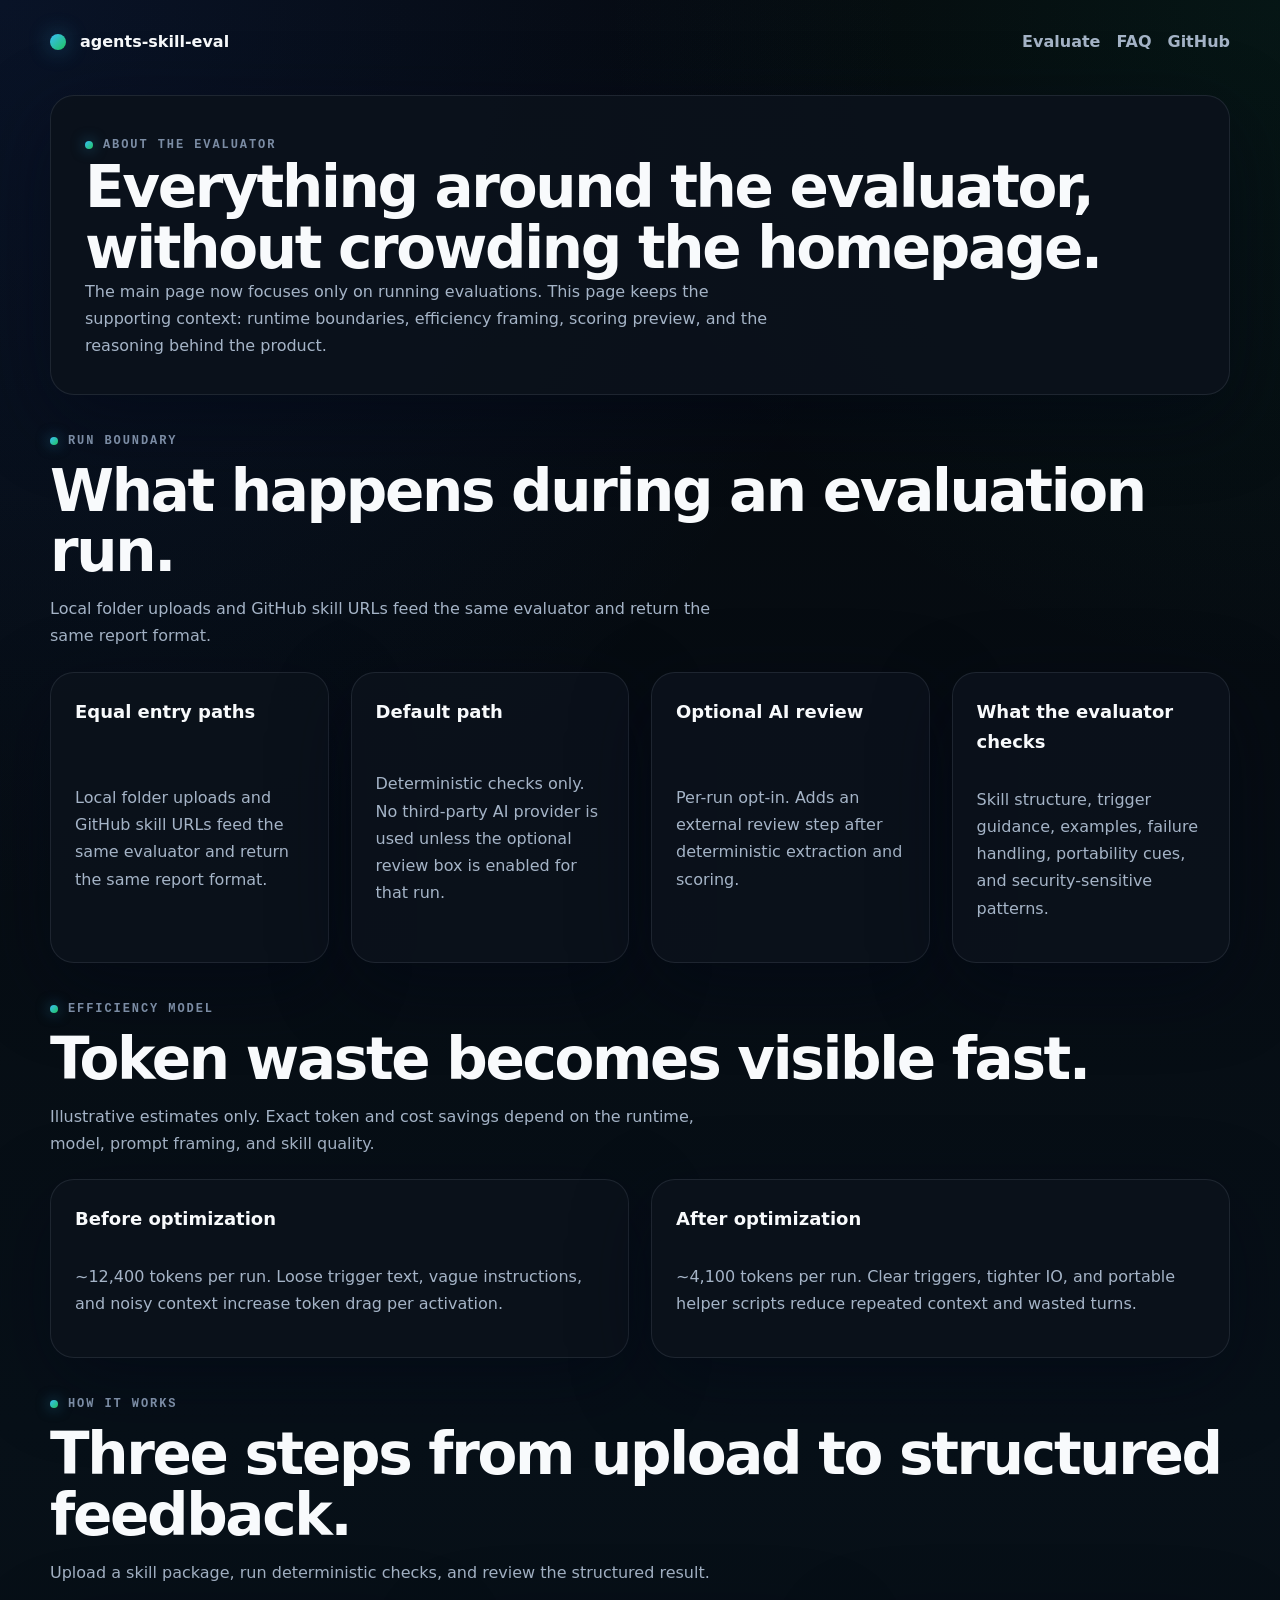
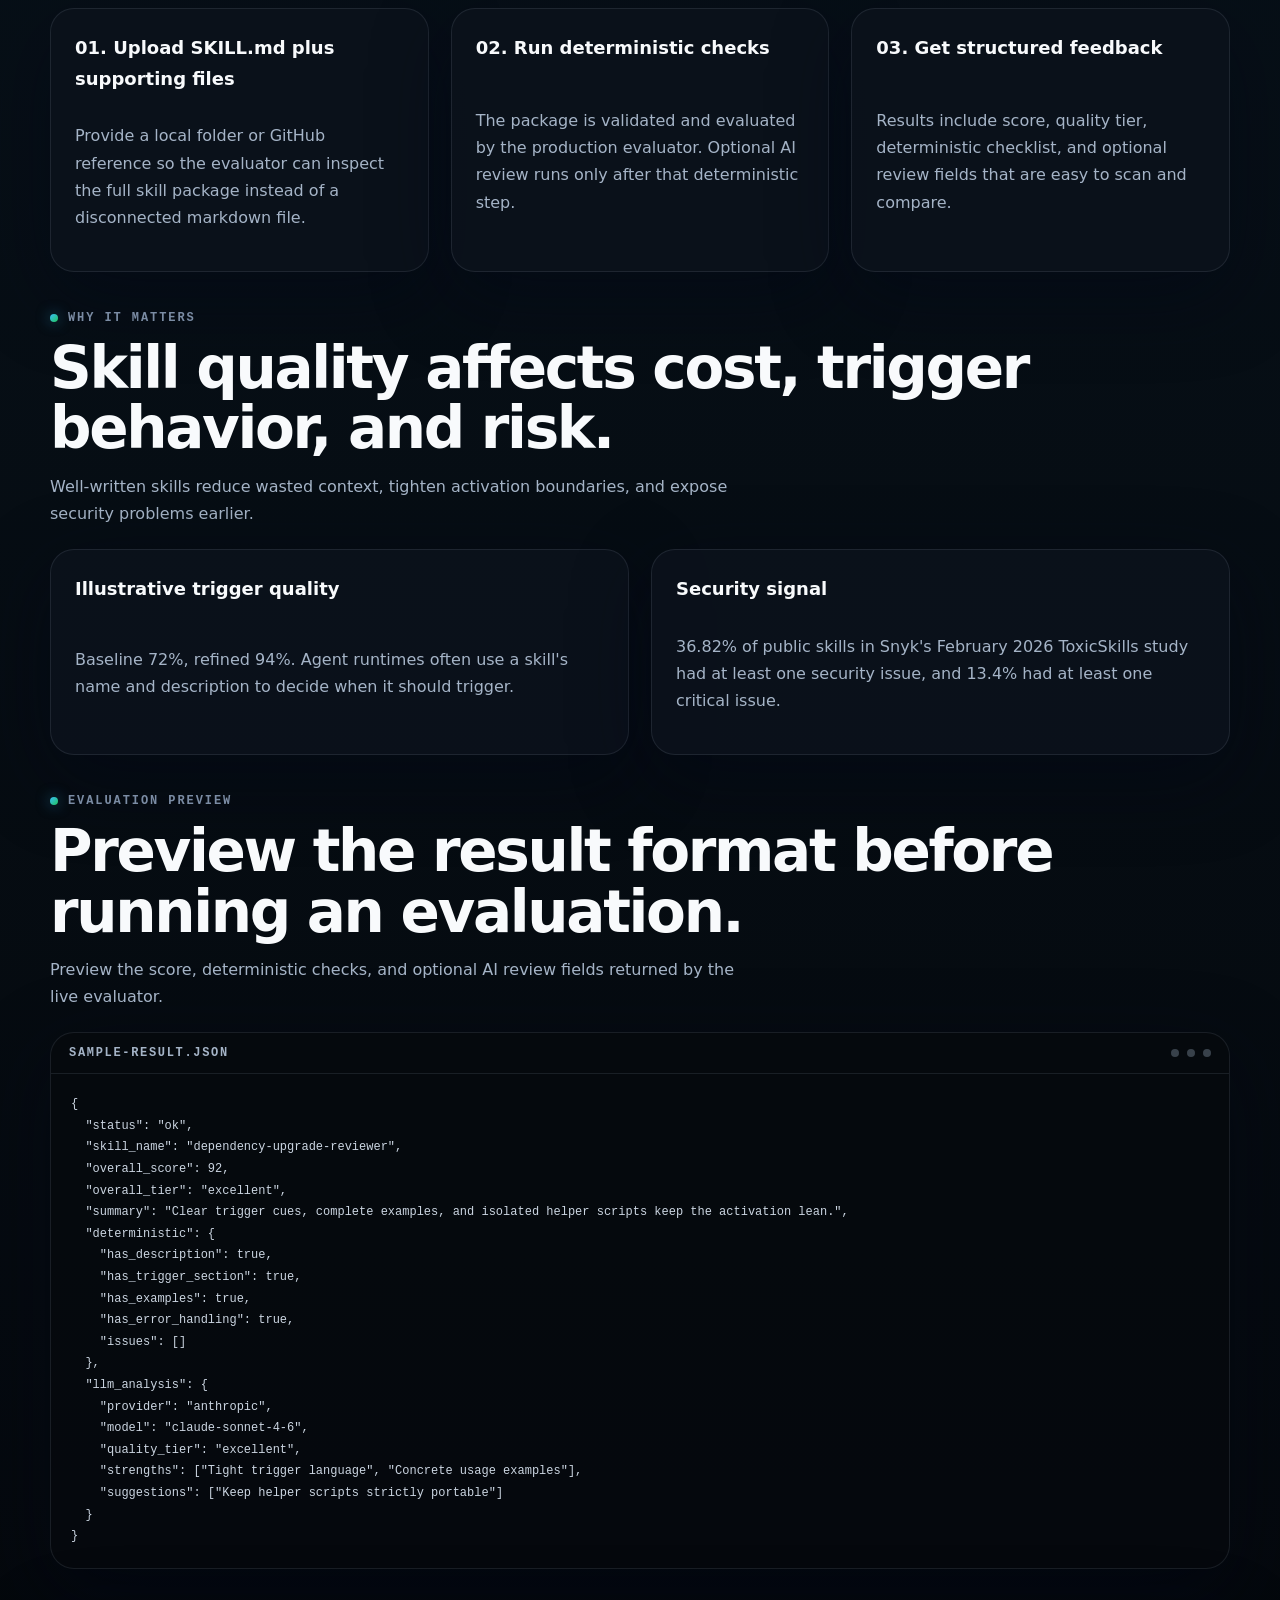
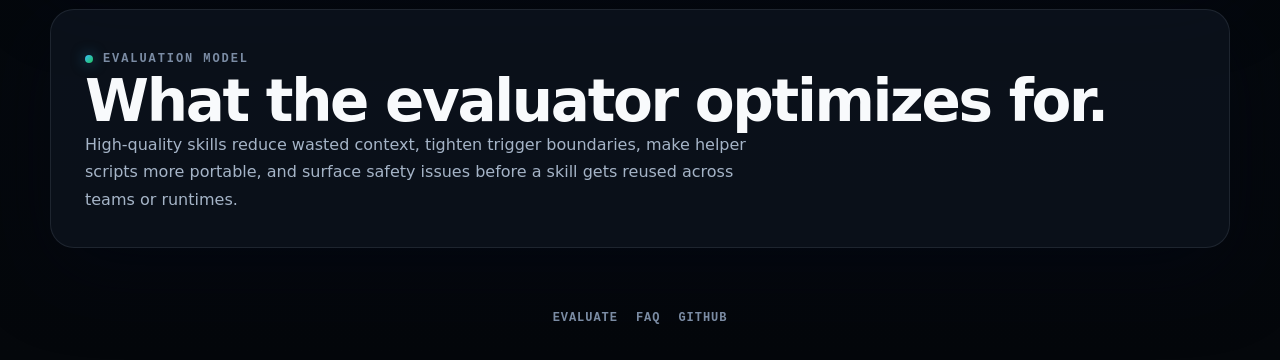
==== frontend/about.html @ beb7002f "feat: streamline evaluator UX and homepage" ====
<!DOCTYPE html>
<html lang="en" data-theme="dark">
<head>
  <meta charset="utf-8">
  <meta name="viewport" content="width=device-width, initial-scale=1">
  <title>About | agents-skill-eval</title>
  <meta name="theme-color" content="#0a0a0a">
  <style>
    :root {
      color-scheme: dark;
      --bg: #05080c;
      --panel: rgba(11, 18, 28, 0.92);
      --panel-strong: rgba(14, 23, 36, 0.96);
      --line: rgba(148, 163, 184, 0.14);
      --text: #f8fafc;
      --muted: #a5b4c7;
      --subtle: #7b8ca4;
      --brand: #38bdf8;
      --brand-strong: #2563eb;
      --radius: 24px;
      --radius-sm: 18px;
      --shadow: 0 24px 80px rgba(2, 6, 23, 0.45);
      --mono: "SFMono-Regular", Menlo, Monaco, Consolas, "Liberation Mono", monospace;
    }

    * { box-sizing: border-box; }

    body {
      margin: 0;
      min-height: 100vh;
      background:
        radial-gradient(circle at top left, rgba(37, 99, 235, 0.12), transparent 24%),
        radial-gradient(circle at top right, rgba(16, 185, 129, 0.08), transparent 18%),
        linear-gradient(180deg, #05080c, #071018 40%, #04070b 100%);
      color: var(--text);
      font: 400 16px/1.7 Inter, system-ui, -apple-system, BlinkMacSystemFont, "Segoe UI", sans-serif;
    }

    a { color: inherit; }

    .site-shell {
      width: min(1180px, calc(100% - 40px));
      margin: 0 auto;
    }

    .site-header {
      display: flex;
      align-items: center;
      justify-content: space-between;
      gap: 24px;
      padding: 28px 0 0;
    }

    .brand-lockup {
      display: inline-flex;
      align-items: center;
      gap: 14px;
      color: var(--text);
      text-decoration: none;
      font-weight: 700;
    }

    .brand-mark {
      width: 16px;
      height: 16px;
      border-radius: 999px;
      background: linear-gradient(135deg, var(--brand), #22c55e);
      box-shadow: 0 0 22px rgba(56, 189, 248, 0.4);
    }

    .header-nav {
      display: inline-flex;
      gap: 16px;
      align-items: center;
    }

    .nav-link {
      color: var(--muted);
      text-decoration: none;
      font-weight: 600;
    }

    .nav-link:hover { color: var(--text); }

    .page {
      display: grid;
      gap: 40px;
      padding: 40px 0 64px;
    }

    .hero,
    .panel,
    .callout {
      border: 1px solid var(--line);
      border-radius: var(--radius);
      background: var(--panel);
      box-shadow: var(--shadow);
    }

    .hero,
    .callout {
      padding: 34px;
    }

    .hero h1,
    .section-head h2,
    .callout h2 {
      margin: 0;
      font-size: clamp(36px, 5vw, 58px);
      line-height: 1.04;
      letter-spacing: -0.04em;
    }

    .hero p,
    .section-head p,
    .callout p {
      margin: 0;
      color: var(--muted);
      max-width: 68ch;
    }

    .section-label,
    .eyebrow {
      display: inline-flex;
      align-items: center;
      gap: 10px;
      color: var(--subtle);
      font: 600 12px/1 var(--mono);
      text-transform: uppercase;
      letter-spacing: 0.16em;
    }

    .section-label::before,
    .eyebrow::before {
      content: "";
      width: 8px;
      height: 8px;
      border-radius: 999px;
      background: linear-gradient(135deg, var(--brand), #22c55e);
      box-shadow: 0 0 14px rgba(56, 189, 248, 0.5);
    }

    .section-head {
      display: grid;
      gap: 14px;
      margin-bottom: 22px;
    }

    .grid {
      display: grid;
      gap: 22px;
      grid-template-columns: repeat(auto-fit, minmax(250px, 1fr));
    }

    .panel {
      padding: 24px;
      display: grid;
      gap: 12px;
    }

    .panel strong {
      font-size: 18px;
    }

    .panel p,
    .panel li,
    .callout p {
      color: var(--muted);
    }

    .panel ul {
      margin: 0;
      padding-left: 18px;
      display: grid;
      gap: 8px;
    }

    .terminal {
      overflow: hidden;
      border-radius: var(--radius);
      border: 1px solid var(--line);
      background: rgba(6, 9, 14, 0.9);
      box-shadow: var(--shadow);
    }

    .terminal-bar {
      display: flex;
      align-items: center;
      justify-content: space-between;
      gap: 12px;
      padding: 14px 18px;
      border-bottom: 1px solid var(--line);
      color: var(--muted);
      font: 600 12px/1 var(--mono);
      letter-spacing: 0.14em;
      text-transform: uppercase;
    }

    .terminal-dots {
      display: inline-flex;
      gap: 8px;
    }

    .terminal-dots span {
      width: 8px;
      height: 8px;
      border-radius: 999px;
      background: rgba(148, 163, 184, 0.36);
    }

    .terminal-body {
      padding: 20px;
      color: #cbd5e1;
      font: 400 12px/1.8 var(--mono);
      white-space: pre-wrap;
      word-break: break-word;
    }

    .site-footer {
      display: grid;
      gap: 14px;
      justify-items: center;
      padding: 0 0 36px;
    }

    .footer-links {
      display: flex;
      gap: 18px;
      flex-wrap: wrap;
      justify-content: center;
    }

    .footer-links a,
    .footer-version {
      color: var(--subtle);
      text-decoration: none;
      font: 600 12px/1 var(--mono);
      letter-spacing: 0.08em;
      text-transform: uppercase;
    }

    .footer-links a:hover { color: var(--text); }

    @media (max-width: 720px) {
      .site-shell {
        width: min(100% - 24px, 1180px);
      }

      .hero,
      .callout,
      .panel { padding: 22px; }

      .site-header {
        flex-direction: column;
        align-items: flex-start;
      }
    }
  </style>
</head>
<body>
  <header class="site-header site-shell">
    <a class="brand-lockup" href="/" aria-label="Go to evaluator homepage">
      <span class="brand-mark" aria-hidden="true"></span>
      <span>agents-skill-eval</span>
    </a>
    <nav class="header-nav" aria-label="Primary">
      <a class="nav-link" href="/">Evaluate</a>
      <a class="nav-link" href="/faq">FAQ</a>
      <a class="nav-link" href="https://github.com/sasa-fajkovic/agents-skill-eval" target="_blank" rel="noreferrer">GitHub</a>
    </nav>
  </header>

  <main class="site-shell page">
    <section class="hero">
      <span class="section-label">About the evaluator</span>
      <h1>Everything around the evaluator, without crowding the homepage.</h1>
      <p>The main page now focuses only on running evaluations. This page keeps the supporting context: runtime boundaries, efficiency framing, scoring preview, and the reasoning behind the product.</p>
    </section>

    <section>
      <div class="section-head">
        <span class="section-label">Run boundary</span>
        <h2>What happens during an evaluation run.</h2>
        <p>Local folder uploads and GitHub skill URLs feed the same evaluator and return the same report format.</p>
      </div>
      <div class="grid">
        <article class="panel">
          <strong>Equal entry paths</strong>
          <p>Local folder uploads and GitHub skill URLs feed the same evaluator and return the same report format.</p>
        </article>
        <article class="panel">
          <strong>Default path</strong>
          <p>Deterministic checks only. No third-party AI provider is used unless the optional review box is enabled for that run.</p>
        </article>
        <article class="panel">
          <strong>Optional AI review</strong>
          <p>Per-run opt-in. Adds an external review step after deterministic extraction and scoring.</p>
        </article>
        <article class="panel">
          <strong>What the evaluator checks</strong>
          <p>Skill structure, trigger guidance, examples, failure handling, portability cues, and security-sensitive patterns.</p>
        </article>
      </div>
    </section>

    <section>
      <div class="section-head">
        <span class="section-label">Efficiency model</span>
        <h2>Token waste becomes visible fast.</h2>
        <p>Illustrative estimates only. Exact token and cost savings depend on the runtime, model, prompt framing, and skill quality.</p>
      </div>
      <div class="grid">
        <article class="panel">
          <strong>Before optimization</strong>
          <p>~12,400 tokens per run. Loose trigger text, vague instructions, and noisy context increase token drag per activation.</p>
        </article>
        <article class="panel">
          <strong>After optimization</strong>
          <p>~4,100 tokens per run. Clear triggers, tighter IO, and portable helper scripts reduce repeated context and wasted turns.</p>
        </article>
      </div>
    </section>

    <section>
      <div class="section-head">
        <span class="section-label">How it works</span>
        <h2>Three steps from upload to structured feedback.</h2>
        <p>Upload a skill package, run deterministic checks, and review the structured result.</p>
      </div>
      <div class="grid">
        <article class="panel">
          <strong>01. Upload SKILL.md plus supporting files</strong>
          <p>Provide a local folder or GitHub reference so the evaluator can inspect the full skill package instead of a disconnected markdown file.</p>
        </article>
        <article class="panel">
          <strong>02. Run deterministic checks</strong>
          <p>The package is validated and evaluated by the production evaluator. Optional AI review runs only after that deterministic step.</p>
        </article>
        <article class="panel">
          <strong>03. Get structured feedback</strong>
          <p>Results include score, quality tier, deterministic checklist, and optional review fields that are easy to scan and compare.</p>
        </article>
      </div>
    </section>

    <section>
      <div class="section-head">
        <span class="section-label">Why it matters</span>
        <h2>Skill quality affects cost, trigger behavior, and risk.</h2>
        <p>Well-written skills reduce wasted context, tighten activation boundaries, and expose security problems earlier.</p>
      </div>
      <div class="grid">
        <article class="panel">
          <strong>Illustrative trigger quality</strong>
          <p>Baseline 72%, refined 94%. Agent runtimes often use a skill's name and description to decide when it should trigger.</p>
        </article>
        <article class="panel">
          <strong>Security signal</strong>
          <p>36.82% of public skills in Snyk's February 2026 ToxicSkills study had at least one security issue, and 13.4% had at least one critical issue.</p>
        </article>
      </div>
    </section>

    <section>
      <div class="section-head">
        <span class="section-label">Evaluation preview</span>
        <h2>Preview the result format before running an evaluation.</h2>
        <p>Preview the score, deterministic checks, and optional AI review fields returned by the live evaluator.</p>
      </div>
      <div class="terminal">
        <div class="terminal-bar">
          <span>sample-result.json</span>
          <span class="terminal-dots" aria-hidden="true"><span></span><span></span><span></span></span>
        </div>
        <div class="terminal-body">{
  "status": "ok",
  "skill_name": "dependency-upgrade-reviewer",
  "overall_score": 92,
  "overall_tier": "excellent",
  "summary": "Clear trigger cues, complete examples, and isolated helper scripts keep the activation lean.",
  "deterministic": {
    "has_description": true,
    "has_trigger_section": true,
    "has_examples": true,
    "has_error_handling": true,
    "issues": []
  },
  "llm_analysis": {
    "provider": "anthropic",
    "model": "claude-sonnet-4-6",
    "quality_tier": "excellent",
    "strengths": ["Tight trigger language", "Concrete usage examples"],
    "suggestions": ["Keep helper scripts strictly portable"]
  }
}</div>
      </div>
    </section>

    <section class="callout">
      <span class="eyebrow">Evaluation model</span>
      <h2>What the evaluator optimizes for.</h2>
      <p>High-quality skills reduce wasted context, tighten trigger boundaries, make helper scripts more portable, and surface safety issues before a skill gets reused across teams or runtimes.</p>
    </section>
  </main>

  <footer class="site-shell site-footer">
    <div class="footer-links">
      <a href="/">Evaluate</a>
      <a href="/faq">FAQ</a>
      <a href="https://github.com/sasa-fajkovic/agents-skill-eval" target="_blank" rel="noreferrer">GitHub</a>
    </div>
  </footer>
</body>
</html>
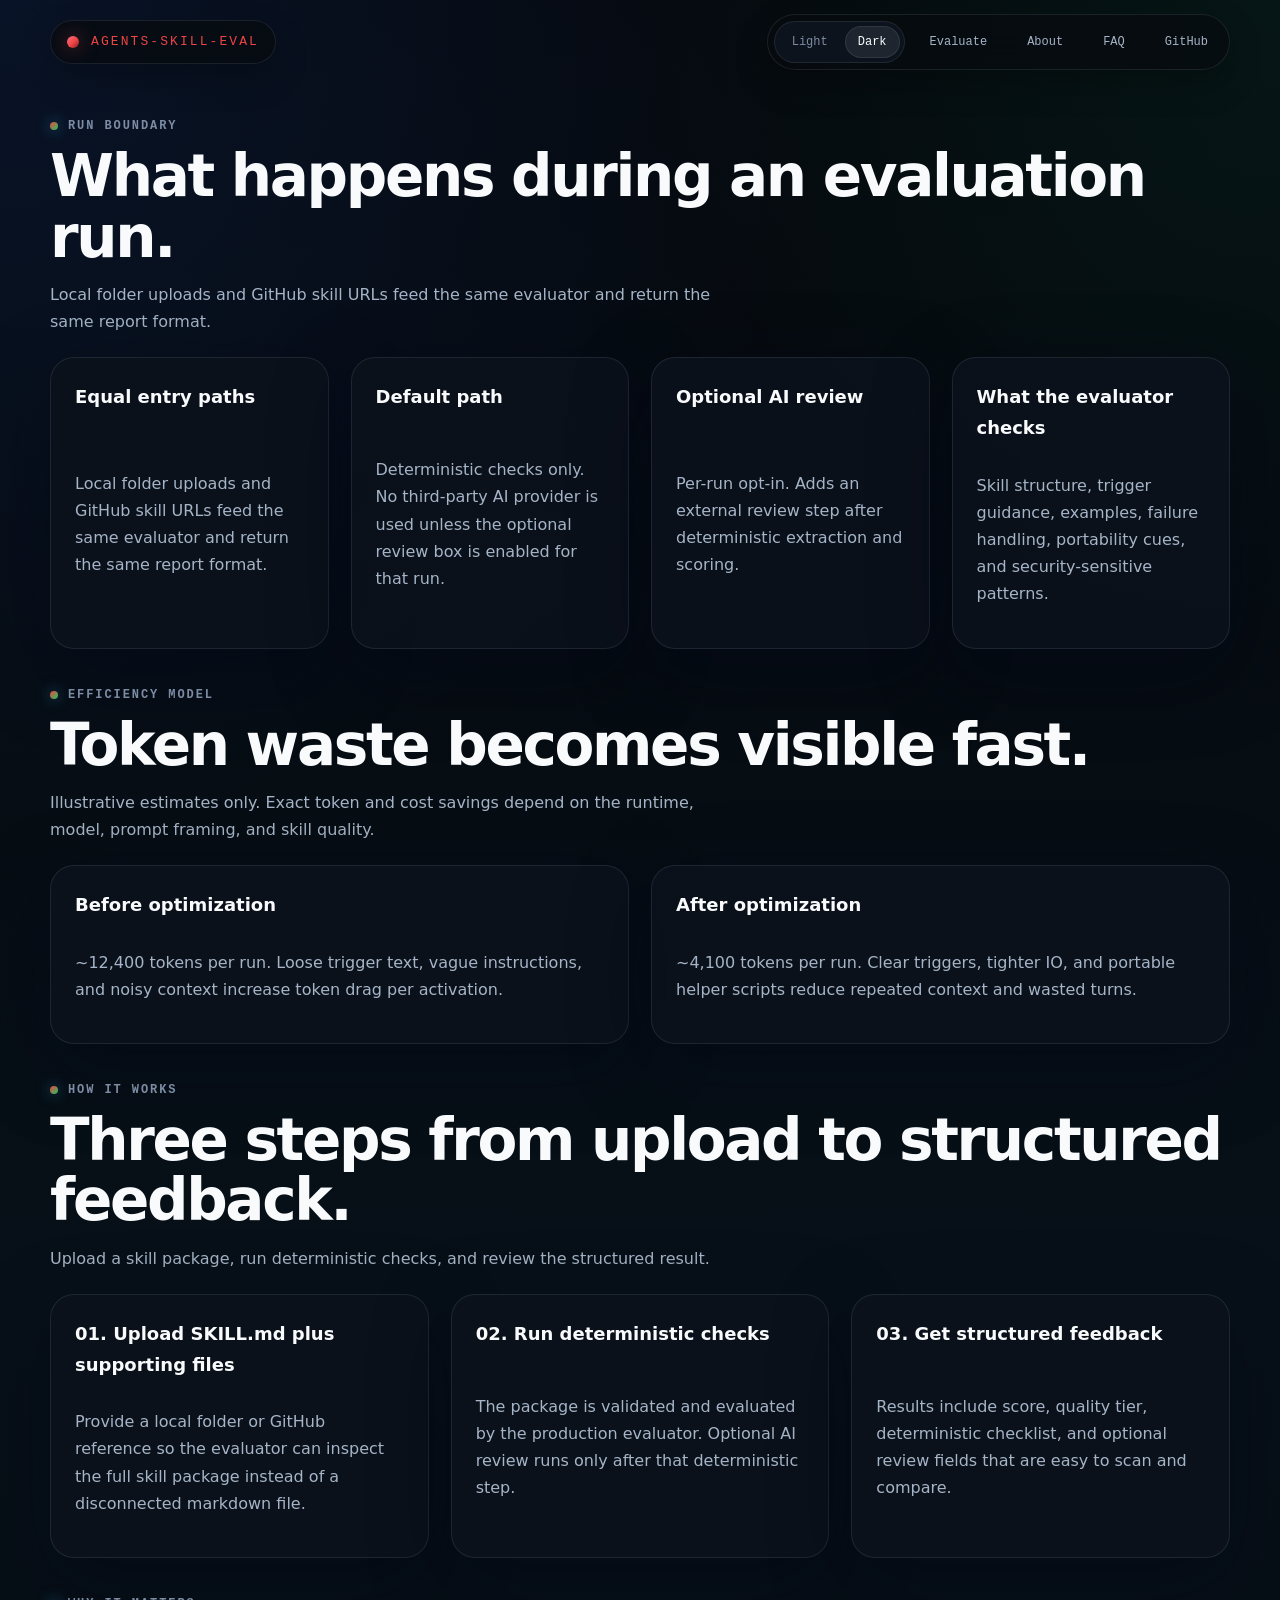
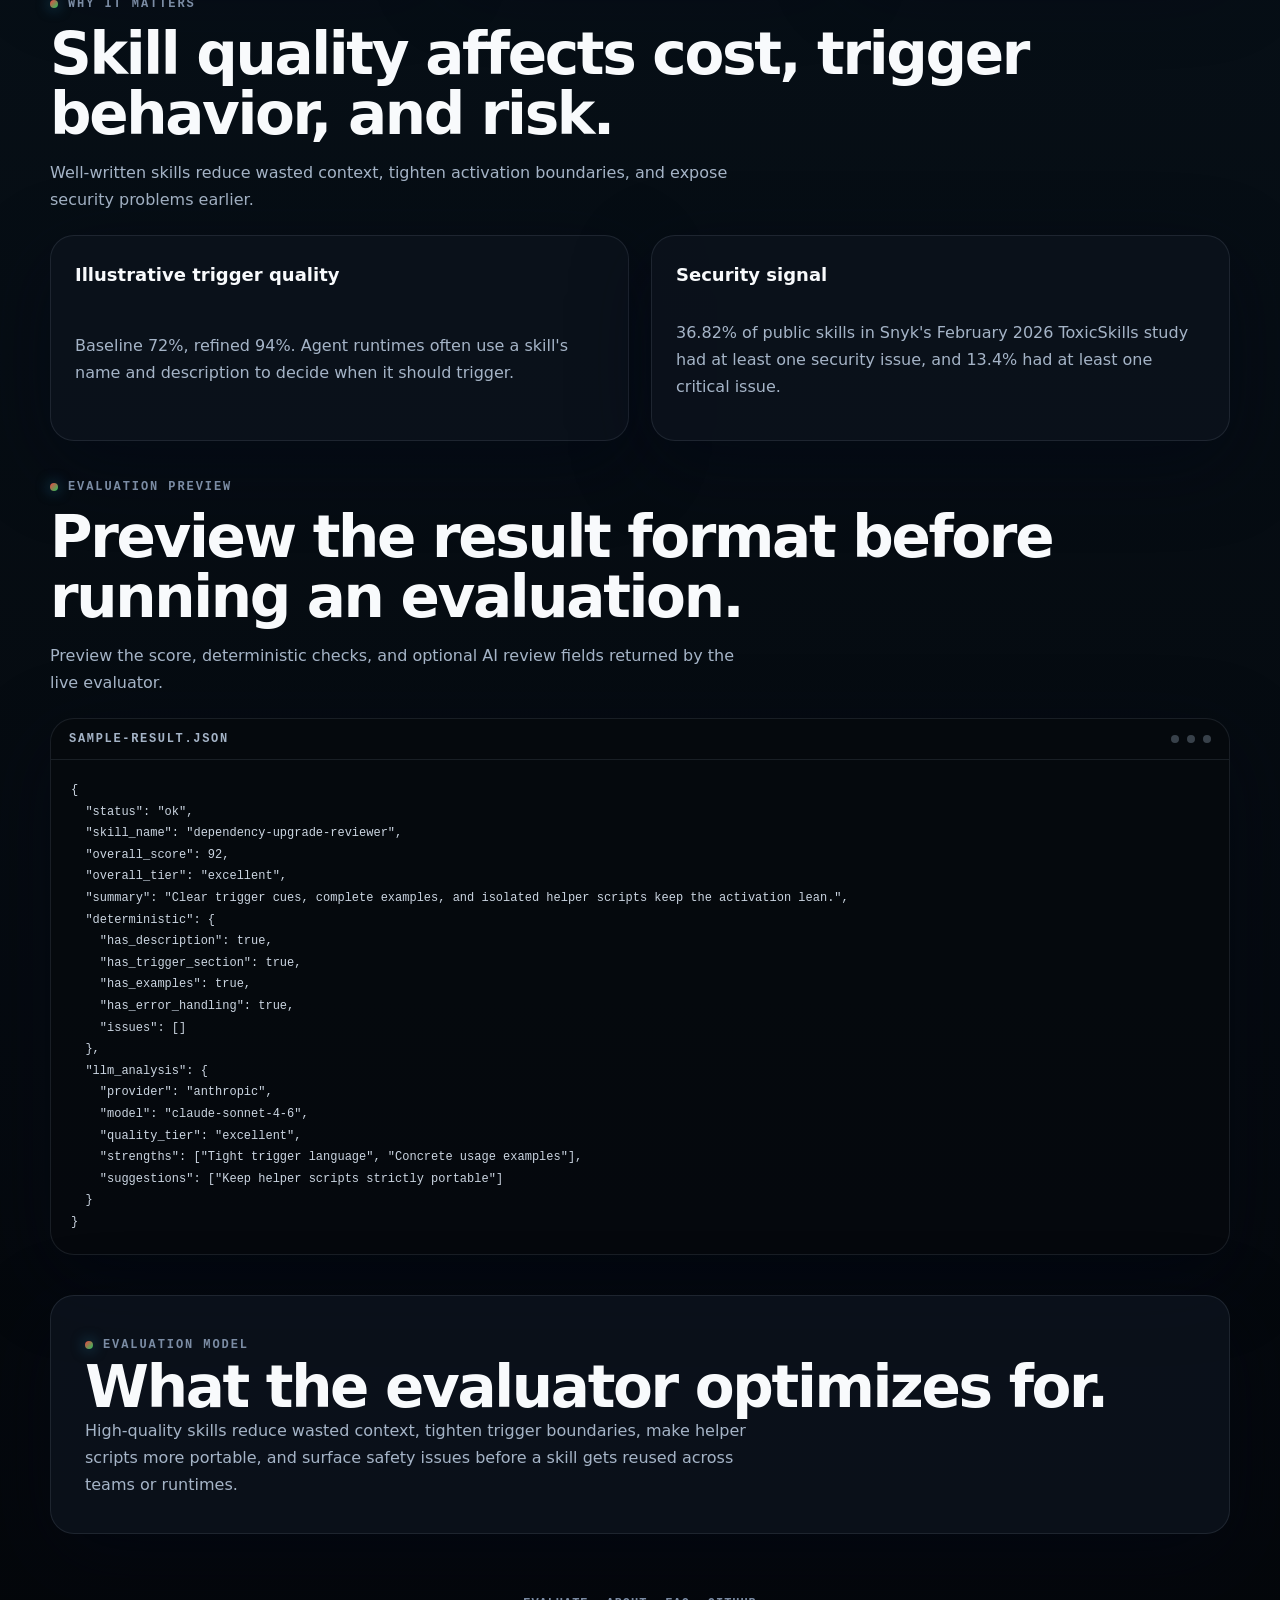
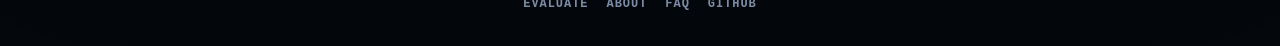
==== commit 506467ef: "fix: unify site navigation and evaluator CTA" ====
--- a/frontend/about.html
+++ b/frontend/about.html
@@ -1,10 +1,24 @@
 <!DOCTYPE html>
-<html lang="en" data-theme="dark">
+<html lang="en">
 <head>
   <meta charset="utf-8">
   <meta name="viewport" content="width=device-width, initial-scale=1">
   <title>About | agents-skill-eval</title>
   <meta name="theme-color" content="#0a0a0a">
+  <script>
+    try {
+      const storedTheme = localStorage.getItem('agents-skill-eval-theme');
+      if (storedTheme === 'light' || storedTheme === 'dark') {
+        document.documentElement.dataset.theme = storedTheme;
+        const themeColorMeta = document.querySelector('meta[name="theme-color"]');
+        if (themeColorMeta) {
+          themeColorMeta.setAttribute('content', storedTheme === 'light' ? '#f3f4f6' : '#0a0a0a');
+        }
+      }
+    } catch (error) {
+      // Ignore storage access errors and fall back to dark.
+    }
+  </script>
   <style>
     :root {
       color-scheme: dark;
@@ -12,15 +26,17 @@
       --panel: rgba(11, 18, 28, 0.92);
       --panel-strong: rgba(14, 23, 36, 0.96);
       --line: rgba(148, 163, 184, 0.14);
+      --line-strong: rgba(148, 163, 184, 0.28);
       --text: #f8fafc;
       --muted: #a5b4c7;
       --subtle: #7b8ca4;
-      --brand: #38bdf8;
-      --brand-strong: #2563eb;
+      --brand: #ef4444;
       --radius: 24px;
       --radius-sm: 18px;
       --shadow: 0 24px 80px rgba(2, 6, 23, 0.45);
       --mono: "SFMono-Regular", Menlo, Monaco, Consolas, "Liberation Mono", monospace;
+      --sans: Inter, system-ui, -apple-system, BlinkMacSystemFont, "Segoe UI", sans-serif;
+      --shell: min(1180px, calc(100% - 40px));
     }
 
     * { box-sizing: border-box; }
@@ -38,49 +54,147 @@
 
     a { color: inherit; }
 
+    :where(a, button, .brand-lockup):focus-visible {
+      outline: 2px solid #38bdf8;
+      outline-offset: 3px;
+    }
+
     .site-shell {
-      width: min(1180px, calc(100% - 40px));
+      width: var(--shell);
       margin: 0 auto;
     }
 
     .site-header {
+      position: sticky;
+      top: 0;
+      z-index: 20;
       display: flex;
       align-items: center;
       justify-content: space-between;
-      gap: 24px;
-      padding: 28px 0 0;
+      gap: 16px;
+      padding: 14px 0 10px;
     }
 
     .brand-lockup {
       display: inline-flex;
       align-items: center;
-      gap: 14px;
+      gap: 12px;
+      padding: 10px 16px;
+      border: 1px solid var(--line);
+      border-radius: 999px;
+      background: rgba(8, 11, 16, 0.74);
+      backdrop-filter: blur(14px);
+      box-shadow: 0 14px 34px rgba(0, 0, 0, 0.24);
+      text-decoration: none;
+      transition: transform 180ms ease, border-color 180ms ease, background 180ms ease, box-shadow 180ms ease;
+    }
+
+    .brand-lockup:hover {
+      transform: translateY(-1px);
+      border-color: var(--line-strong);
+      background: rgba(15, 23, 34, 0.88);
+    }
+
+    .brand-lockup:hover .brand-mark {
+      transform: scale(1.18);
+      box-shadow: 0 0 24px rgba(239, 68, 68, 0.65);
+    }
+
+    .brand-lockup:hover .brand-name {
+      color: #f87171;
+    }
+
+    .brand-mark {
+      width: 12px;
+      height: 12px;
+      border-radius: 999px;
+      background: linear-gradient(135deg, #fb7185, #ef4444 55%, #7f1d1d);
+      box-shadow: 0 0 18px rgba(239, 68, 68, 0.5);
+      transition: transform 180ms ease, box-shadow 180ms ease;
+    }
+
+    .brand-name {
+      color: var(--brand);
+      font-family: var(--mono);
+      font-size: 13px;
+      letter-spacing: 0.16em;
+      text-transform: uppercase;
+      white-space: nowrap;
+      transition: color 180ms ease;
+    }
+
+    .header-nav {
+      display: flex;
+      align-items: center;
+      gap: 10px;
+      flex-wrap: wrap;
+      justify-content: flex-end;
+      min-width: 0;
+      padding: 6px;
+      border: 1px solid var(--line);
+      border-radius: 999px;
+      background: rgba(8, 11, 16, 0.74);
+      backdrop-filter: blur(14px);
+      box-shadow: 0 14px 34px rgba(0, 0, 0, 0.24);
+    }
+
+    .theme-toggle {
+      display: inline-flex;
+      align-items: center;
+      gap: 4px;
+      padding: 4px;
+      border: 1px solid var(--line);
+      border-radius: 999px;
+      background: rgba(15, 23, 34, 0.82);
+    }
+
+    .theme-option {
+      min-height: 32px;
+      padding: 7px 12px;
+      border: 1px solid transparent;
+      border-radius: 999px;
+      background: transparent;
+      color: var(--subtle);
+      font-family: var(--mono);
+      font-size: 12px;
+      white-space: nowrap;
+      cursor: pointer;
+      transition: border-color 140ms ease, color 140ms ease, background 140ms ease;
+    }
+
+    .theme-option:hover {
+      background: rgba(15, 23, 34, 0.92);
       color: var(--text);
+    }
+
+    .theme-option[aria-pressed="true"] {
+      border-color: var(--line);
+      background: rgba(248, 250, 252, 0.08);
+      color: var(--text);
+    }
+
+    .nav-link {
+      display: inline-flex;
+      align-items: center;
+      justify-content: center;
+      min-height: 40px;
+      padding: 10px 14px;
+      border: 1px solid transparent;
+      border-radius: 999px;
+      background: transparent;
+      color: var(--muted);
+      font-family: var(--mono);
+      font-size: 12px;
       text-decoration: none;
-      font-weight: 700;
-    }
-
-    .brand-mark {
-      width: 16px;
-      height: 16px;
-      border-radius: 999px;
-      background: linear-gradient(135deg, var(--brand), #22c55e);
-      box-shadow: 0 0 22px rgba(56, 189, 248, 0.4);
-    }
-
-    .header-nav {
-      display: inline-flex;
-      gap: 16px;
-      align-items: center;
-    }
-
-    .nav-link {
-      color: var(--muted);
-      text-decoration: none;
-      font-weight: 600;
-    }
-
-    .nav-link:hover { color: var(--text); }
+      white-space: nowrap;
+      transition: border-color 140ms ease, color 140ms ease, transform 140ms ease, background 140ms ease;
+    }
+
+    .nav-link:hover {
+      color: var(--text);
+      background: rgba(15, 23, 34, 0.92);
+      transform: translateY(-1px);
+    }
 
     .page {
       display: grid;
@@ -241,42 +355,137 @@
 
     .footer-links a:hover { color: var(--text); }
 
+    html[data-theme="light"] {
+      color-scheme: light;
+      --bg: #f3f4f6;
+      --panel: #ffffff;
+      --panel-strong: #ffffff;
+      --line: rgba(15, 23, 42, 0.16);
+      --line-strong: rgba(15, 23, 42, 0.28);
+      --text: #111827;
+      --muted: #334155;
+      --subtle: #475569;
+      --brand: #dc2626;
+      --shadow: none;
+    }
+
+    html[data-theme="light"] body {
+      background:
+        radial-gradient(circle at top left, rgba(239, 68, 68, 0.05), transparent 22%),
+        linear-gradient(180deg, #f3f4f6 0%, #eef2f7 100%);
+    }
+
+    html[data-theme="light"] .brand-lockup,
+    html[data-theme="light"] .header-nav,
+    html[data-theme="light"] .theme-toggle {
+      background: rgba(255, 255, 255, 0.96);
+      box-shadow: none;
+    }
+
+    html[data-theme="light"] .brand-lockup:hover {
+      background: #ffffff;
+    }
+
+    html[data-theme="light"] .brand-lockup:hover .brand-name {
+      color: #dc2626;
+    }
+
+    html[data-theme="light"] .nav-link:hover,
+    html[data-theme="light"] .theme-option:hover,
+    html[data-theme="light"] .theme-option[aria-pressed="true"] {
+      background: rgba(15, 23, 42, 0.06);
+    }
+
+    html[data-theme="light"] :where(a, button, .brand-lockup):focus-visible {
+      outline-color: #0284c7;
+    }
+
+    html[data-theme="light"] .section-label,
+    html[data-theme="light"] .eyebrow {
+      color: #dc2626;
+    }
+
+    html[data-theme="light"] .panel,
+    html[data-theme="light"] .callout,
+    html[data-theme="light"] .terminal {
+      background: #ffffff;
+      box-shadow: none;
+    }
+
+    html[data-theme="light"] .terminal {
+      background: #f8fafc;
+    }
+
+    html[data-theme="light"] .terminal-bar {
+      background: #e2e8f0;
+      color: #475569;
+    }
+
+    html[data-theme="light"] .terminal-body {
+      color: #0f172a;
+    }
+
+    html[data-theme="light"] .footer-links a,
+    html[data-theme="light"] .footer-version {
+      color: #475569;
+    }
+
+    @media (max-width: 980px) {
+      .site-header {
+        align-items: stretch;
+        flex-direction: column;
+      }
+
+      .header-nav {
+        width: 100%;
+        flex-wrap: wrap;
+        justify-content: flex-start;
+        gap: 8px;
+        border-radius: 24px;
+      }
+
+      .header-nav .theme-toggle {
+        flex: 0 0 100%;
+        width: fit-content;
+      }
+
+      .header-nav .nav-link,
+      .header-nav button {
+        min-height: 36px;
+        padding: 8px 12px;
+        font-size: 11px;
+      }
+    }
+
     @media (max-width: 720px) {
       .site-shell {
         width: min(100% - 24px, 1180px);
       }
 
-      .hero,
       .callout,
       .panel { padding: 22px; }
-
-      .site-header {
-        flex-direction: column;
-        align-items: flex-start;
-      }
     }
   </style>
 </head>
 <body>
   <header class="site-header site-shell">
-    <a class="brand-lockup" href="/" aria-label="Go to evaluator homepage">
+    <a class="brand-lockup" href="/" aria-label="Go to homepage">
       <span class="brand-mark" aria-hidden="true"></span>
-      <span>agents-skill-eval</span>
+      <span class="brand-name">agents-skill-eval</span>
     </a>
     <nav class="header-nav" aria-label="Primary">
+      <div class="theme-toggle" role="group" aria-label="Theme selector">
+        <button type="button" class="theme-option" data-theme-value="light" aria-pressed="false">Light</button>
+        <button type="button" class="theme-option" data-theme-value="dark" aria-pressed="true">Dark</button>
+      </div>
       <a class="nav-link" href="/">Evaluate</a>
+      <a class="nav-link" href="/about">About</a>
       <a class="nav-link" href="/faq">FAQ</a>
       <a class="nav-link" href="https://github.com/sasa-fajkovic/agents-skill-eval" target="_blank" rel="noreferrer">GitHub</a>
     </nav>
   </header>
 
   <main class="site-shell page">
-    <section class="hero">
-      <span class="section-label">About the evaluator</span>
-      <h1>Everything around the evaluator, without crowding the homepage.</h1>
-      <p>The main page now focuses only on running evaluations. This page keeps the supporting context: runtime boundaries, efficiency framing, scoring preview, and the reasoning behind the product.</p>
-    </section>
-
     <section>
       <div class="section-head">
         <span class="section-label">Run boundary</span>
@@ -406,9 +615,39 @@
   <footer class="site-shell site-footer">
     <div class="footer-links">
       <a href="/">Evaluate</a>
+      <a href="/about">About</a>
       <a href="/faq">FAQ</a>
       <a href="https://github.com/sasa-fajkovic/agents-skill-eval" target="_blank" rel="noreferrer">GitHub</a>
     </div>
   </footer>
+  <script>
+    const themeButtons = Array.from(document.querySelectorAll('.theme-option'));
+    const themeColorMeta = document.querySelector('meta[name="theme-color"]');
+    const THEME_KEY = 'agents-skill-eval-theme';
+
+    function applyTheme(theme, persist = true) {
+      const resolvedTheme = theme === 'light' ? 'light' : 'dark';
+      document.documentElement.dataset.theme = resolvedTheme;
+      if (themeColorMeta) {
+        themeColorMeta.setAttribute('content', resolvedTheme === 'light' ? '#f3f4f6' : '#0a0a0a');
+      }
+      themeButtons.forEach((button) => {
+        const isActive = button.dataset.themeValue === resolvedTheme;
+        button.setAttribute('aria-pressed', String(isActive));
+      });
+      if (!persist) return;
+      try {
+        localStorage.setItem(THEME_KEY, resolvedTheme);
+      } catch (error) {
+        // Ignore storage access errors.
+      }
+    }
+
+    themeButtons.forEach((button) => {
+      button.addEventListener('click', () => applyTheme(button.dataset.themeValue));
+    });
+
+    applyTheme(document.documentElement.dataset.theme, false);
+  </script>
 </body>
 </html>
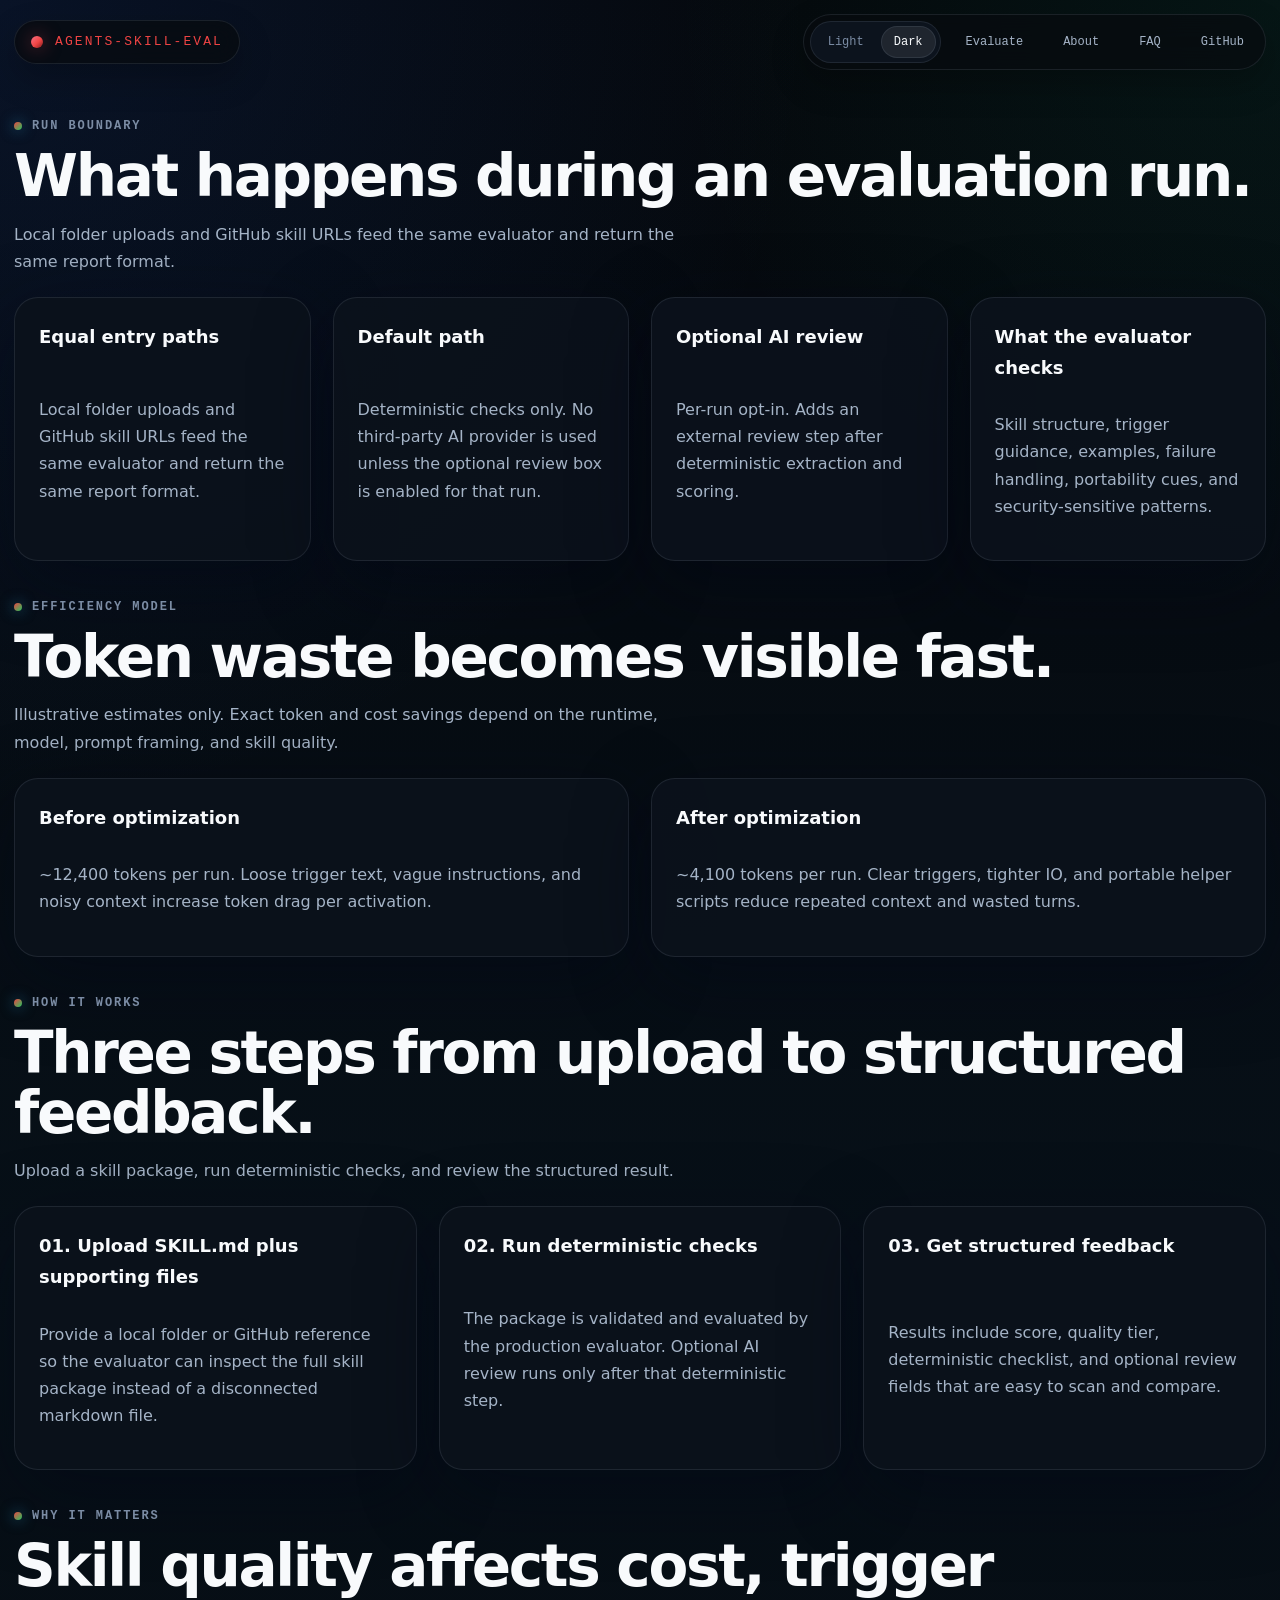
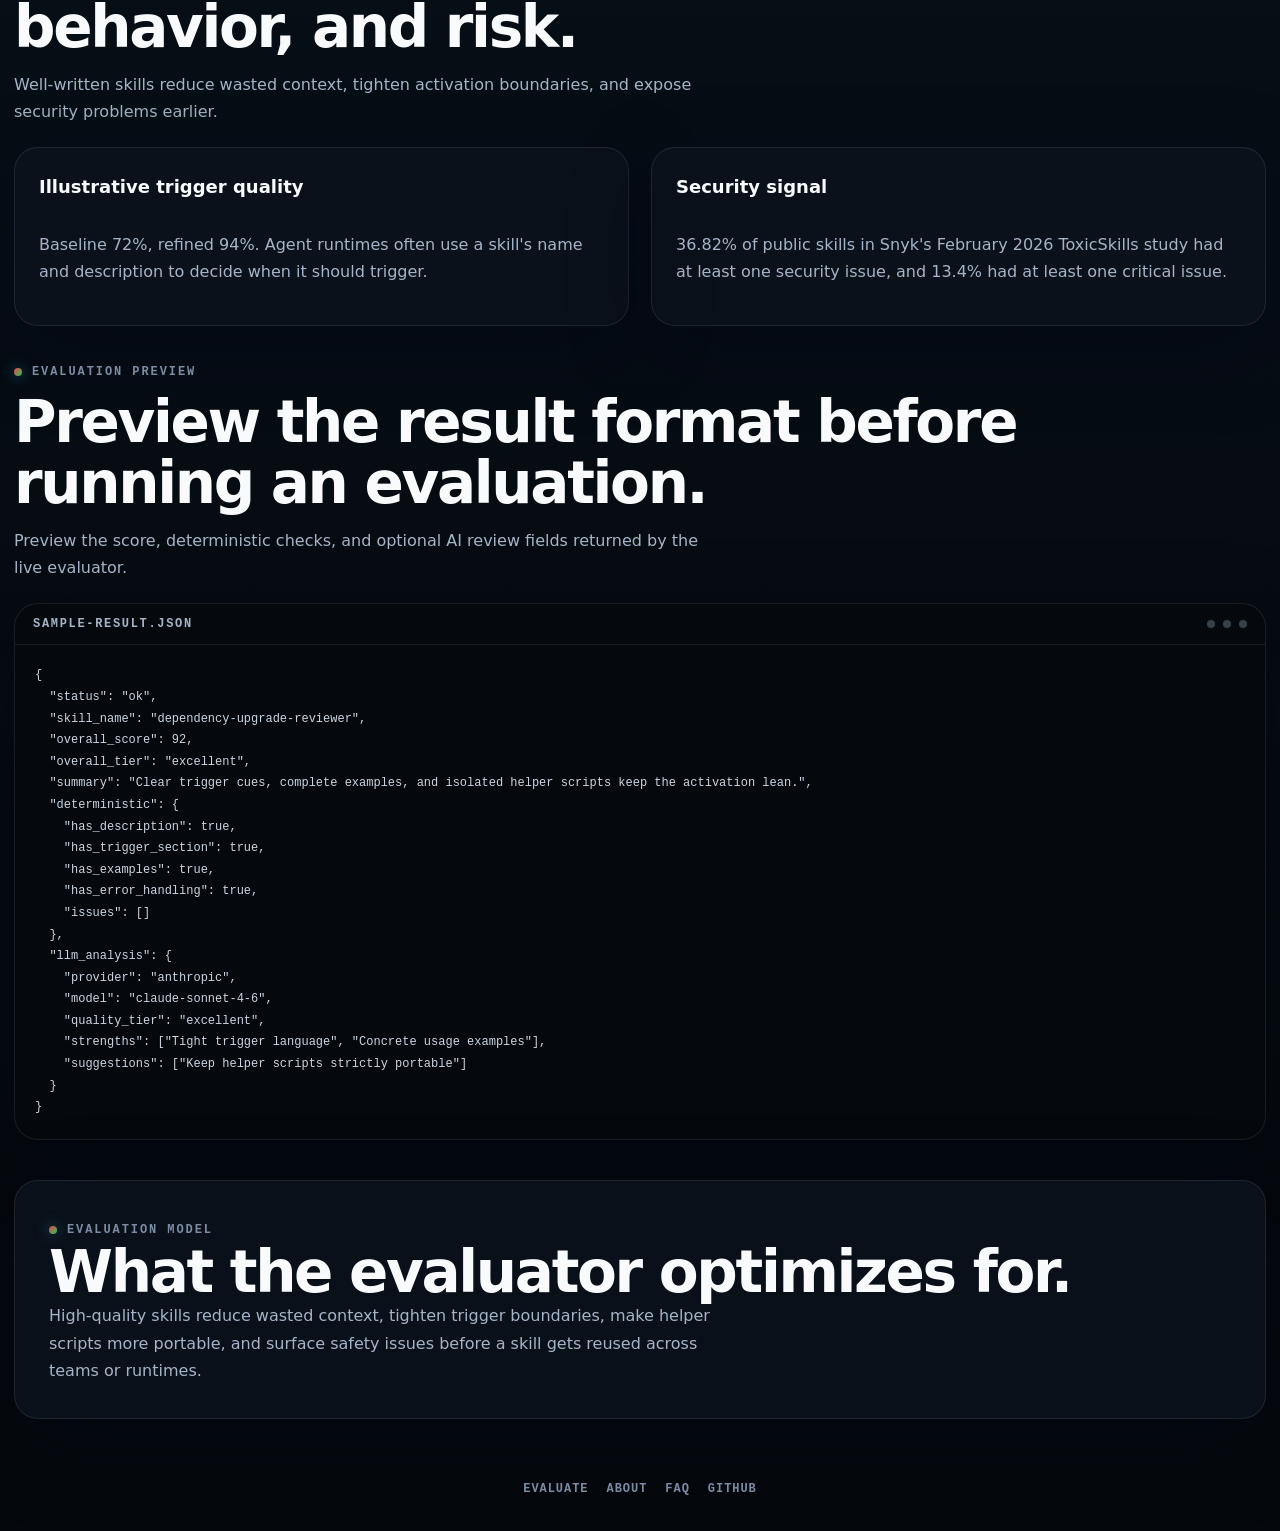
==== commit be31f7df: "fix: match about page shell width" ====
--- a/frontend/about.html
+++ b/frontend/about.html
@@ -36,7 +36,7 @@
       --shadow: 0 24px 80px rgba(2, 6, 23, 0.45);
       --mono: "SFMono-Regular", Menlo, Monaco, Consolas, "Liberation Mono", monospace;
       --sans: Inter, system-ui, -apple-system, BlinkMacSystemFont, "Segoe UI", sans-serif;
-      --shell: min(1180px, calc(100% - 40px));
+      --shell: min(1360px, calc(100% - 28px));
     }
 
     * { box-sizing: border-box; }
@@ -459,7 +459,7 @@
 
     @media (max-width: 720px) {
       .site-shell {
-        width: min(100% - 24px, 1180px);
+        width: min(100%, calc(100% - 28px));
       }
 
       .callout,
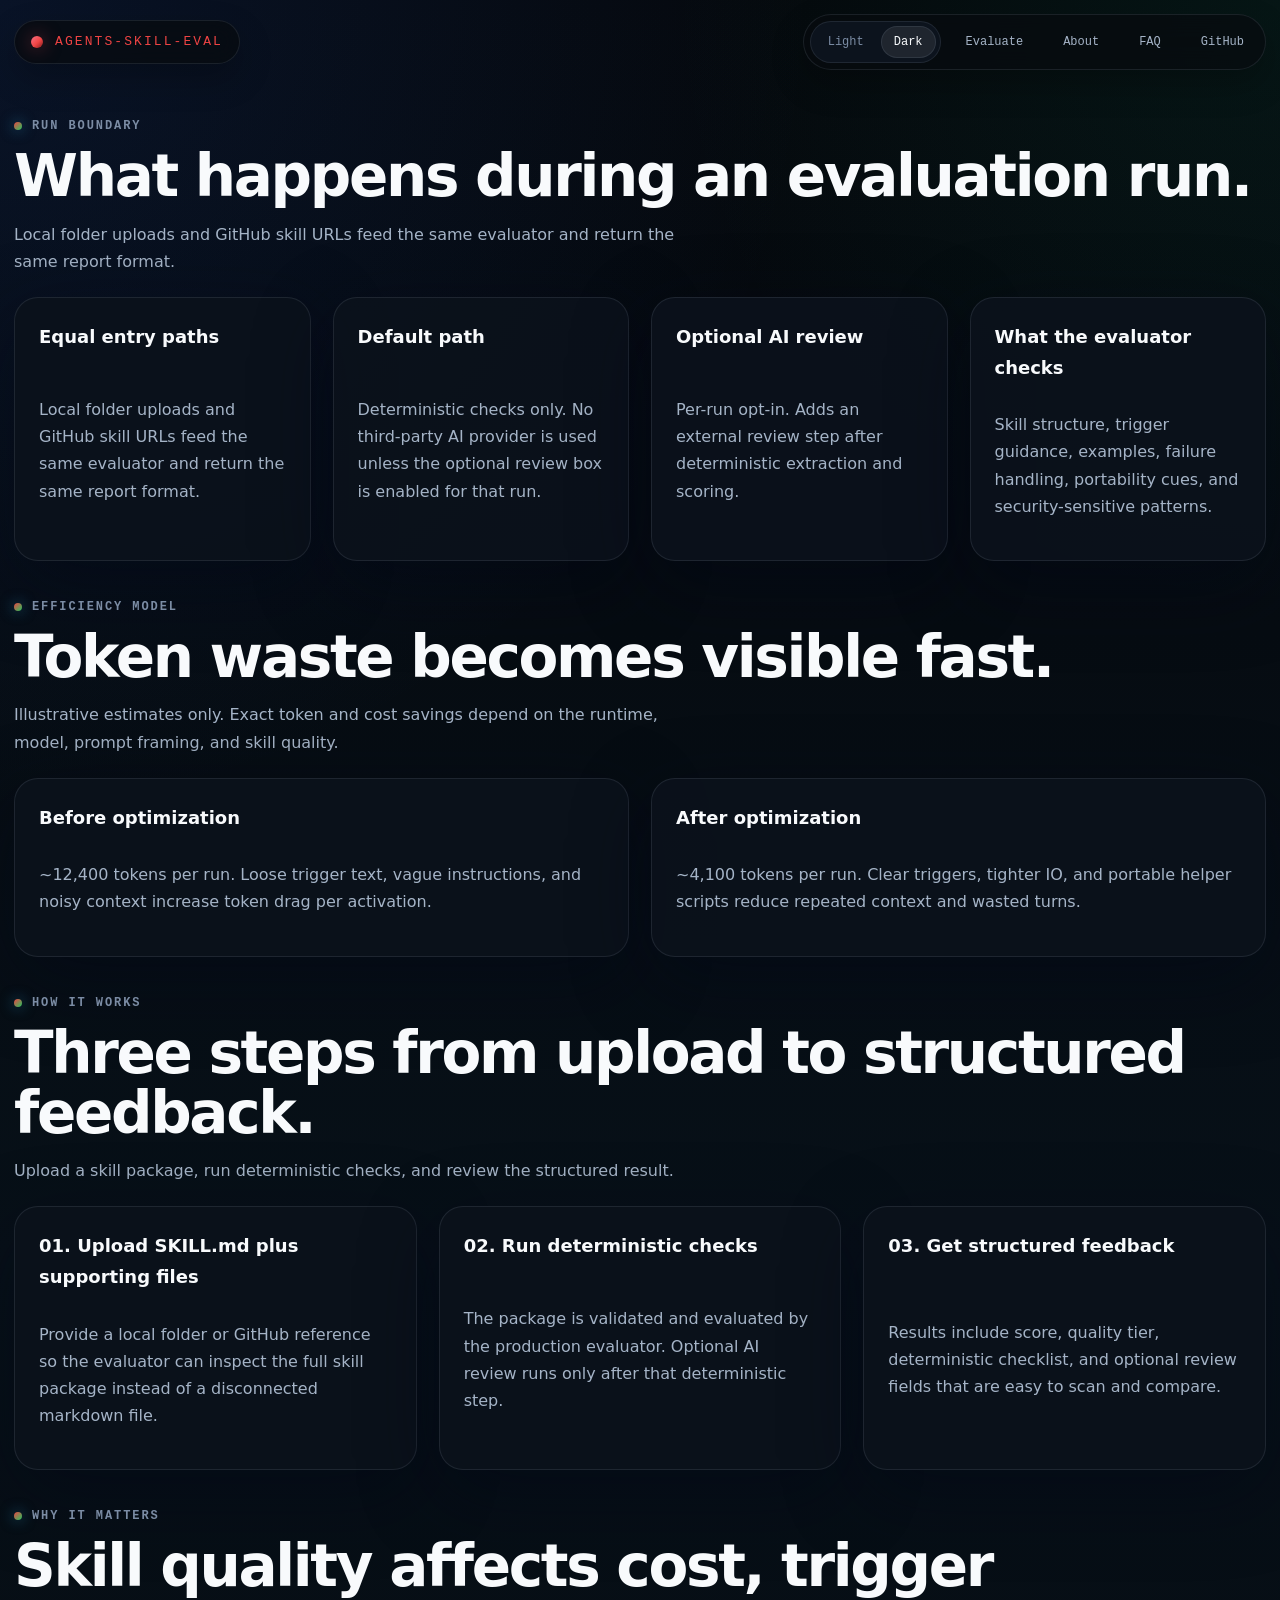
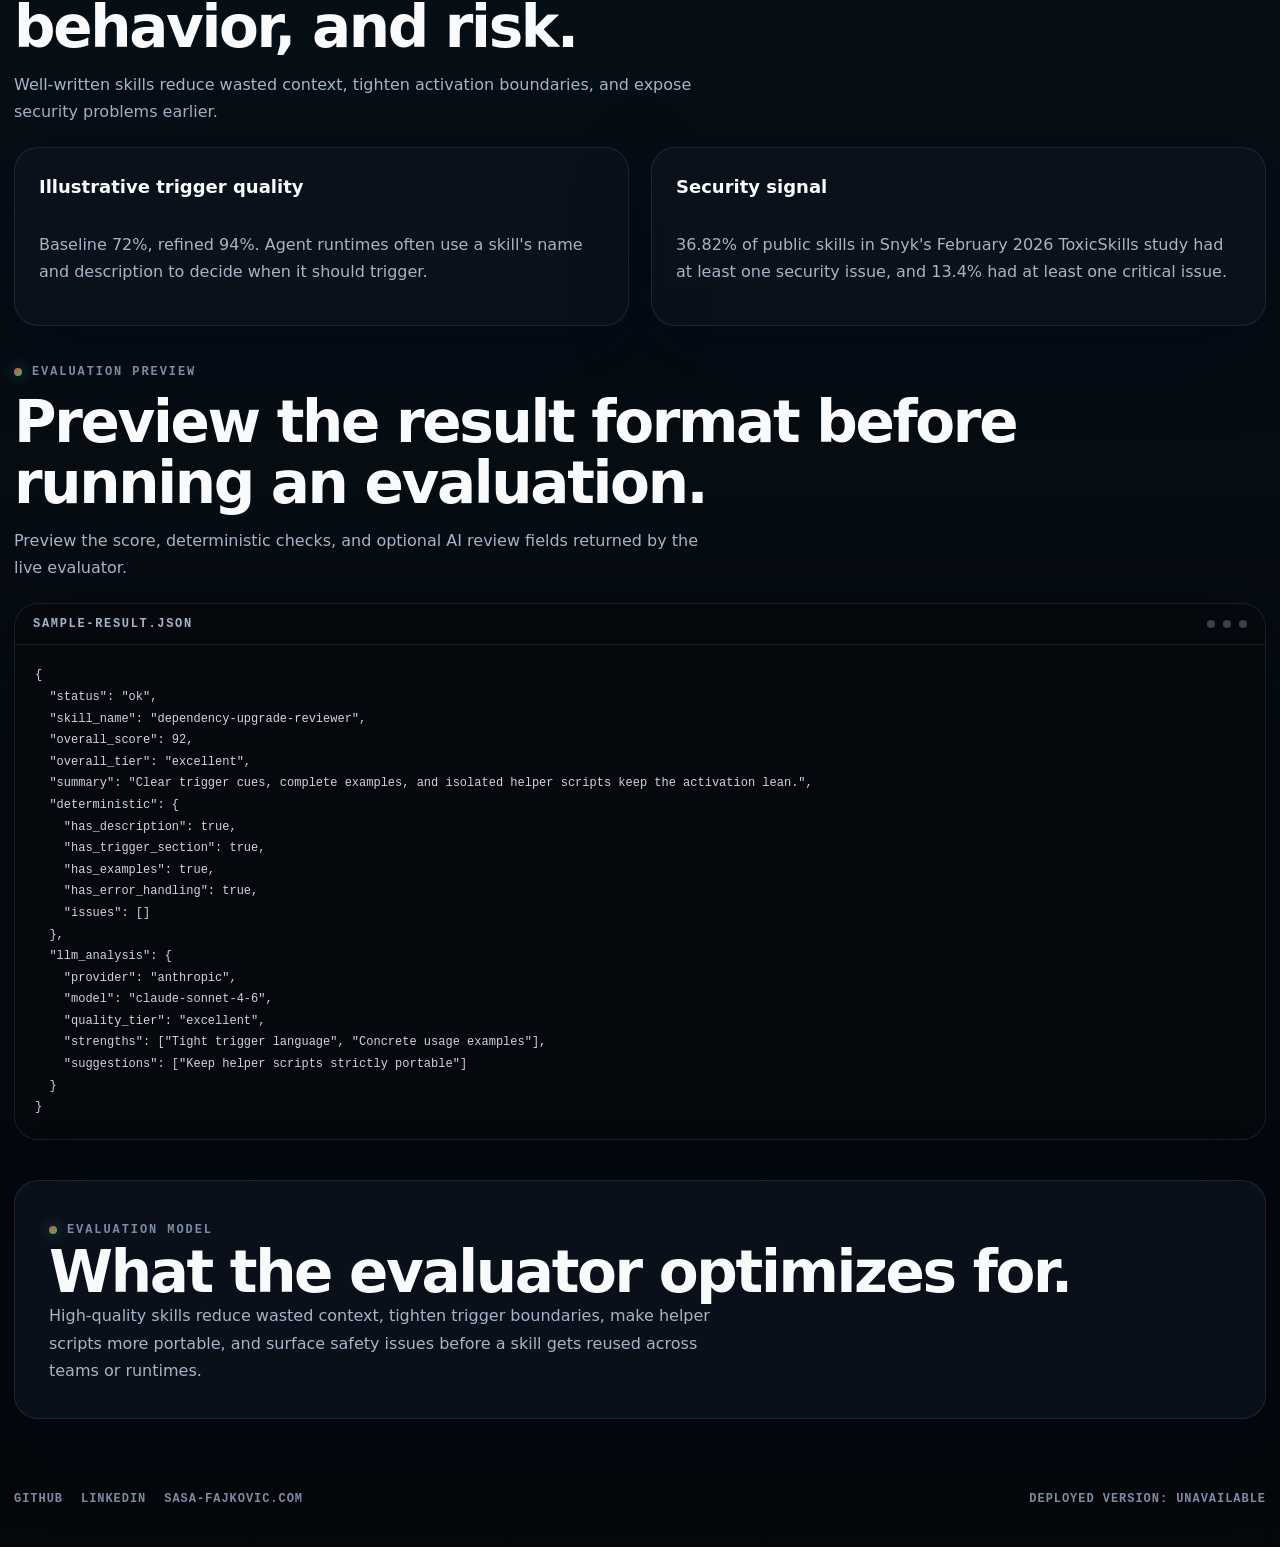
==== commit a42706d5: "fix: unify site footer across pages" ====
--- a/frontend/about.html
+++ b/frontend/about.html
@@ -331,10 +331,14 @@
     }
 
     .site-footer {
-      display: grid;
-      gap: 14px;
-      justify-items: center;
-      padding: 0 0 36px;
+      width: var(--shell);
+      margin: 0 auto;
+      padding: 10px 0 42px;
+      display: flex;
+      justify-content: space-between;
+      gap: 16px;
+      align-items: center;
+      flex-wrap: wrap;
     }
 
     .footer-links {
@@ -614,15 +618,16 @@
 
   <footer class="site-shell site-footer">
     <div class="footer-links">
-      <a href="/">Evaluate</a>
-      <a href="/about">About</a>
-      <a href="/faq">FAQ</a>
       <a href="https://github.com/sasa-fajkovic/agents-skill-eval" target="_blank" rel="noreferrer">GitHub</a>
+      <a href="https://linkedin.com/in/sasa-fajkovic" target="_blank" rel="noreferrer">LinkedIn</a>
+      <a href="https://sasa-fajkovic.com/" target="_blank" rel="noreferrer">sasa-fajkovic.com</a>
     </div>
+    <div class="footer-version" id="footer-version">Deployed version: loading</div>
   </footer>
   <script>
     const themeButtons = Array.from(document.querySelectorAll('.theme-option'));
     const themeColorMeta = document.querySelector('meta[name="theme-color"]');
+    const footerVersion = document.getElementById('footer-version');
     const THEME_KEY = 'agents-skill-eval-theme';
 
     function applyTheme(theme, persist = true) {
@@ -647,7 +652,25 @@
       button.addEventListener('click', () => applyTheme(button.dataset.themeValue));
     });
 
+    async function loadVersion() {
+      if (!footerVersion) {
+        return;
+      }
+      try {
+        const response = await fetch('/version', { cache: 'no-store' });
+        if (!response.ok) {
+          throw new Error('version unavailable');
+        }
+        const payload = await response.json();
+        const commit = String(payload.commit || payload.version || '').trim();
+        footerVersion.textContent = commit ? `Deployed version: ${commit.slice(0, 7)}` : 'Deployed version: unavailable';
+      } catch (error) {
+        footerVersion.textContent = 'Deployed version: unavailable';
+      }
+    }
+
     applyTheme(document.documentElement.dataset.theme, false);
+    loadVersion();
   </script>
 </body>
 </html>
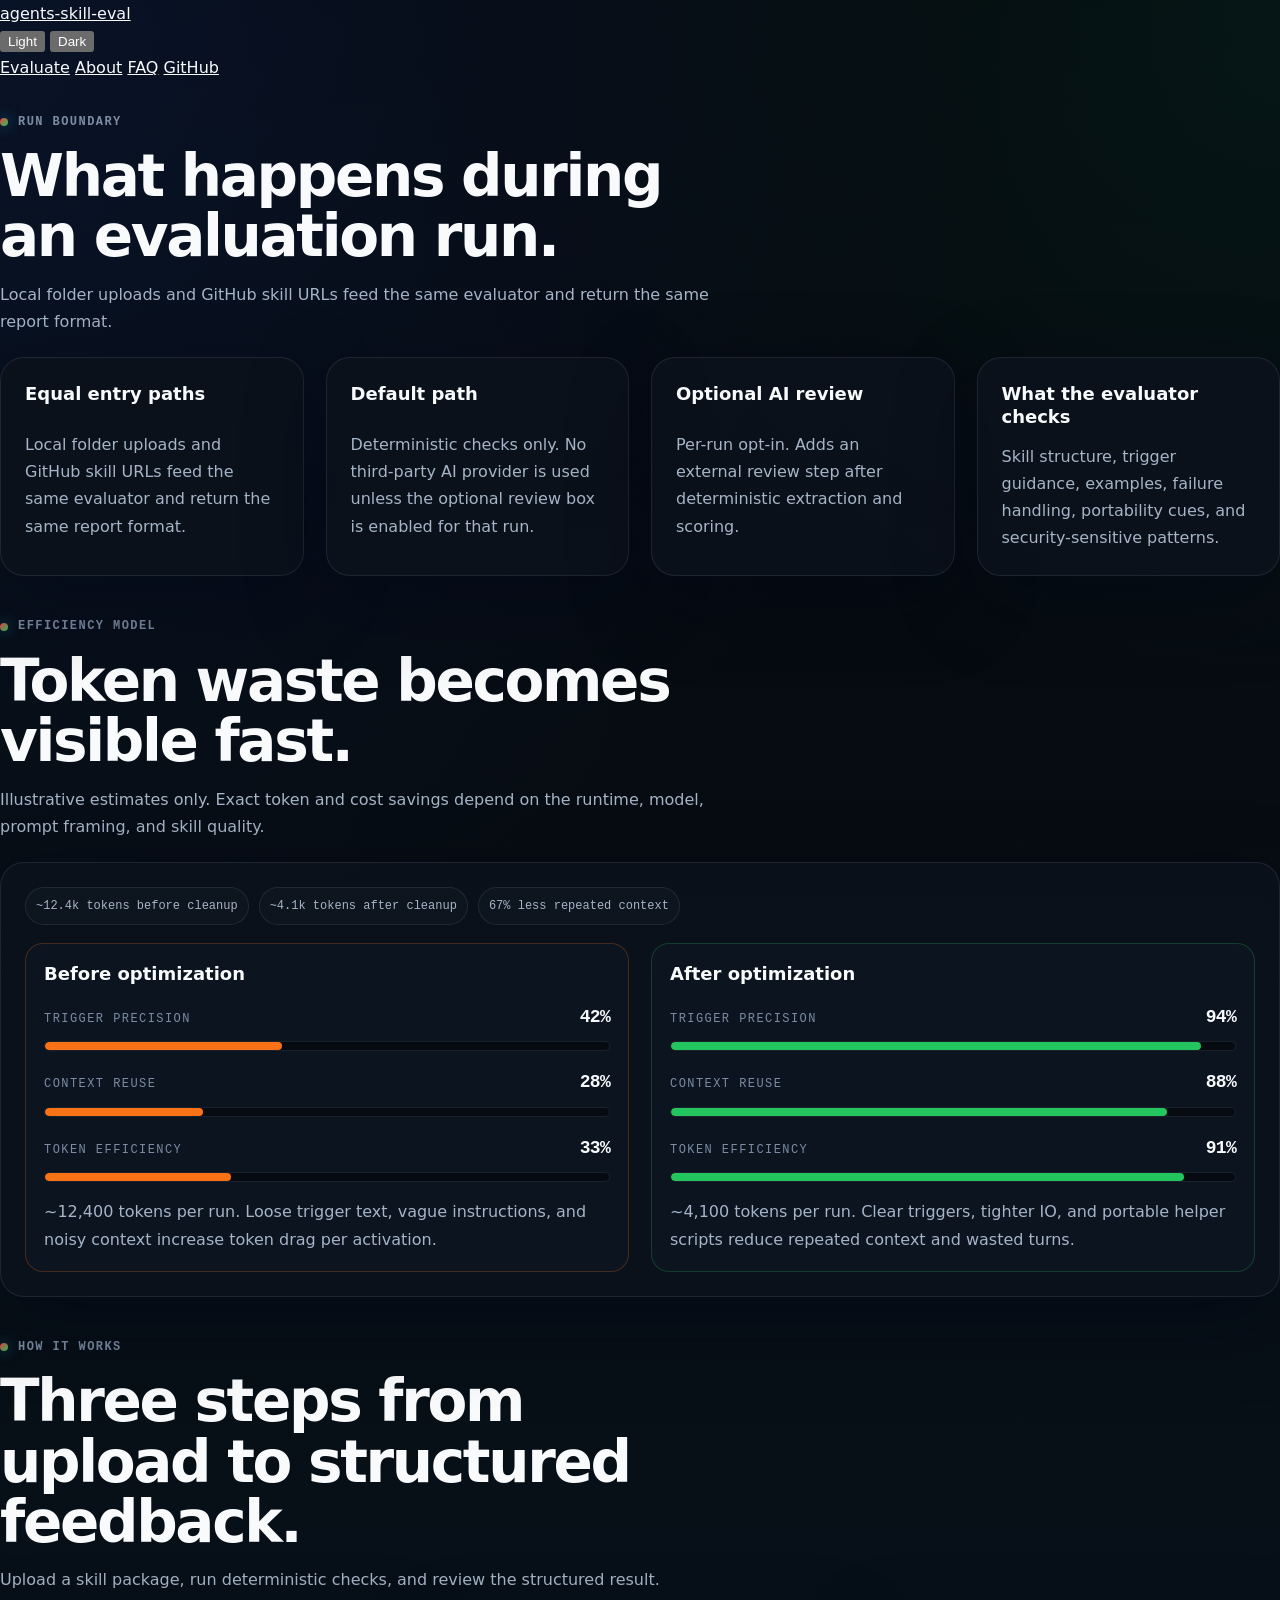
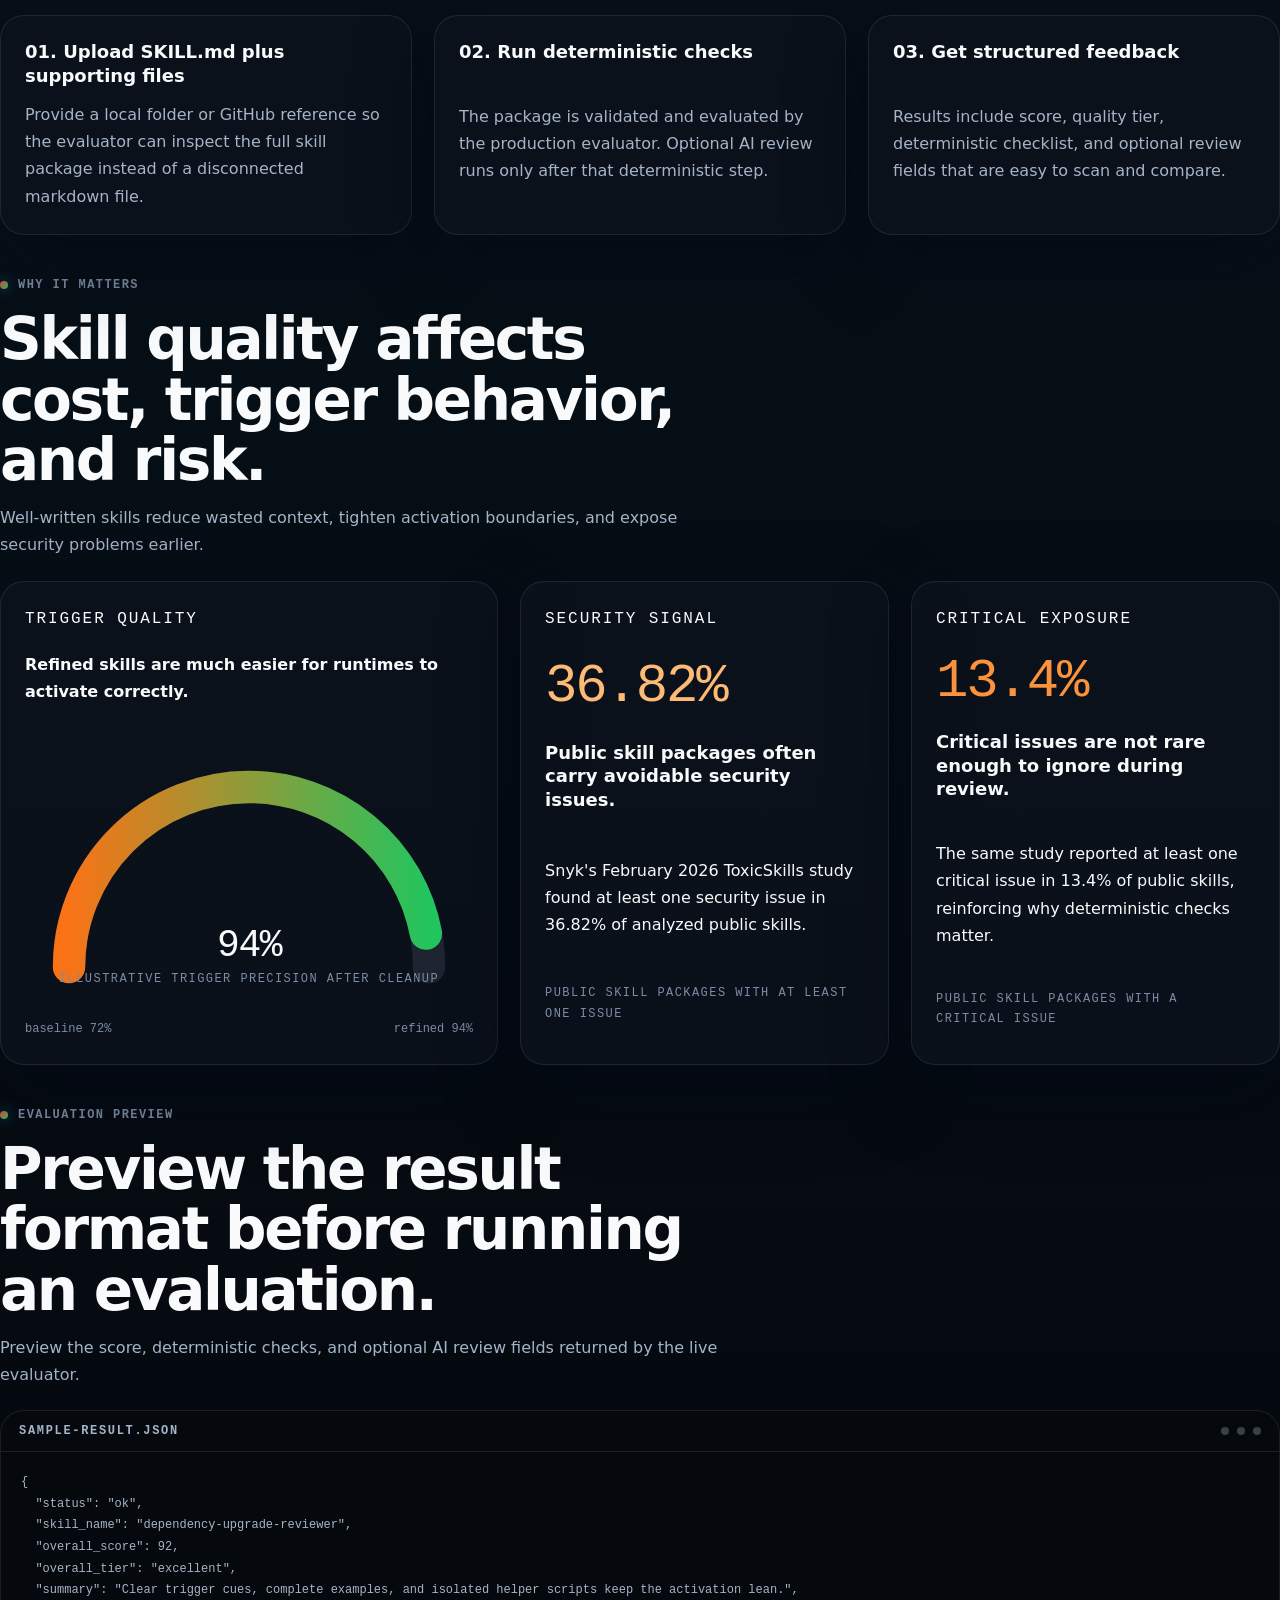
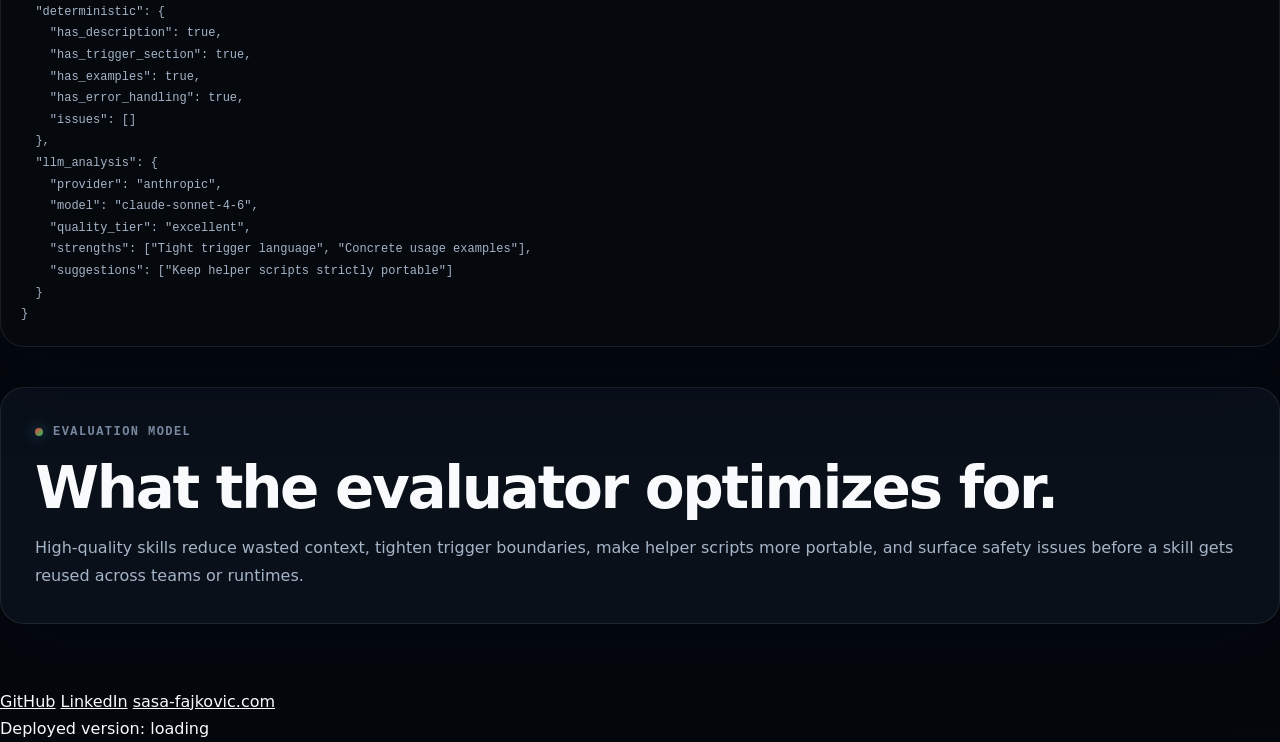
==== commit b7e1f25e: "fix: share site chrome and tighten evaluation guardrails Move header/footer/theme behavior into shar" ====
--- a/frontend/about.html
+++ b/frontend/about.html
@@ -5,6 +5,7 @@
   <meta name="viewport" content="width=device-width, initial-scale=1">
   <title>About | agents-skill-eval</title>
   <meta name="theme-color" content="#0a0a0a">
+  <link rel="stylesheet" href="/static/shared.css">
   <script>
     try {
       const storedTheme = localStorage.getItem('agents-skill-eval-theme');
@@ -18,6 +19,7 @@
     } catch (error) {
       // Ignore storage access errors and fall back to dark.
     }
+    document.documentElement.classList.add('js');
   </script>
   <style>
     :root {
@@ -31,12 +33,13 @@
       --muted: #a5b4c7;
       --subtle: #7b8ca4;
       --brand: #ef4444;
+      --good: #22c55e;
+      --poor: #f97316;
       --radius: 24px;
       --radius-sm: 18px;
       --shadow: 0 24px 80px rgba(2, 6, 23, 0.45);
       --mono: "SFMono-Regular", Menlo, Monaco, Consolas, "Liberation Mono", monospace;
       --sans: Inter, system-ui, -apple-system, BlinkMacSystemFont, "Segoe UI", sans-serif;
-      --shell: min(1360px, calc(100% - 28px));
     }
 
     * { box-sizing: border-box; }
@@ -49,174 +52,24 @@
         radial-gradient(circle at top right, rgba(16, 185, 129, 0.08), transparent 18%),
         linear-gradient(180deg, #05080c, #071018 40%, #04070b 100%);
       color: var(--text);
-      font: 400 16px/1.7 Inter, system-ui, -apple-system, BlinkMacSystemFont, "Segoe UI", sans-serif;
+      font: 400 16px/1.7 var(--sans);
     }
 
     a { color: inherit; }
 
-    :where(a, button, .brand-lockup):focus-visible {
-      outline: 2px solid #38bdf8;
-      outline-offset: 3px;
-    }
-
-    .site-shell {
-      width: var(--shell);
-      margin: 0 auto;
-    }
-
-    .site-header {
-      position: sticky;
-      top: 0;
-      z-index: 20;
-      display: flex;
-      align-items: center;
-      justify-content: space-between;
-      gap: 16px;
-      padding: 14px 0 10px;
-    }
-
-    .brand-lockup {
-      display: inline-flex;
-      align-items: center;
-      gap: 12px;
-      padding: 10px 16px;
-      border: 1px solid var(--line);
-      border-radius: 999px;
-      background: rgba(8, 11, 16, 0.74);
-      backdrop-filter: blur(14px);
-      box-shadow: 0 14px 34px rgba(0, 0, 0, 0.24);
-      text-decoration: none;
-      transition: transform 180ms ease, border-color 180ms ease, background 180ms ease, box-shadow 180ms ease;
-    }
-
-    .brand-lockup:hover {
-      transform: translateY(-1px);
-      border-color: var(--line-strong);
-      background: rgba(15, 23, 34, 0.88);
-    }
-
-    .brand-lockup:hover .brand-mark {
-      transform: scale(1.18);
-      box-shadow: 0 0 24px rgba(239, 68, 68, 0.65);
-    }
-
-    .brand-lockup:hover .brand-name {
-      color: #f87171;
-    }
-
-    .brand-mark {
-      width: 12px;
-      height: 12px;
-      border-radius: 999px;
-      background: linear-gradient(135deg, #fb7185, #ef4444 55%, #7f1d1d);
-      box-shadow: 0 0 18px rgba(239, 68, 68, 0.5);
-      transition: transform 180ms ease, box-shadow 180ms ease;
-    }
-
-    .brand-name {
-      color: var(--brand);
-      font-family: var(--mono);
-      font-size: 13px;
-      letter-spacing: 0.16em;
-      text-transform: uppercase;
-      white-space: nowrap;
-      transition: color 180ms ease;
-    }
-
-    .header-nav {
-      display: flex;
-      align-items: center;
-      gap: 10px;
-      flex-wrap: wrap;
-      justify-content: flex-end;
-      min-width: 0;
-      padding: 6px;
-      border: 1px solid var(--line);
-      border-radius: 999px;
-      background: rgba(8, 11, 16, 0.74);
-      backdrop-filter: blur(14px);
-      box-shadow: 0 14px 34px rgba(0, 0, 0, 0.24);
-    }
-
-    .theme-toggle {
-      display: inline-flex;
-      align-items: center;
-      gap: 4px;
-      padding: 4px;
-      border: 1px solid var(--line);
-      border-radius: 999px;
-      background: rgba(15, 23, 34, 0.82);
-    }
-
-    .theme-option {
-      min-height: 32px;
-      padding: 7px 12px;
-      border: 1px solid transparent;
-      border-radius: 999px;
-      background: transparent;
-      color: var(--subtle);
-      font-family: var(--mono);
-      font-size: 12px;
-      white-space: nowrap;
-      cursor: pointer;
-      transition: border-color 140ms ease, color 140ms ease, background 140ms ease;
-    }
-
-    .theme-option:hover {
-      background: rgba(15, 23, 34, 0.92);
-      color: var(--text);
-    }
-
-    .theme-option[aria-pressed="true"] {
-      border-color: var(--line);
-      background: rgba(248, 250, 252, 0.08);
-      color: var(--text);
-    }
-
-    .nav-link {
-      display: inline-flex;
-      align-items: center;
-      justify-content: center;
-      min-height: 40px;
-      padding: 10px 14px;
-      border: 1px solid transparent;
-      border-radius: 999px;
-      background: transparent;
-      color: var(--muted);
-      font-family: var(--mono);
-      font-size: 12px;
-      text-decoration: none;
-      white-space: nowrap;
-      transition: border-color 140ms ease, color 140ms ease, transform 140ms ease, background 140ms ease;
-    }
-
-    .nav-link:hover {
-      color: var(--text);
-      background: rgba(15, 23, 34, 0.92);
-      transform: translateY(-1px);
-    }
-
     .page {
       display: grid;
       gap: 40px;
-      padding: 40px 0 64px;
-    }
-
-    .hero,
-    .panel,
-    .callout {
-      border: 1px solid var(--line);
-      border-radius: var(--radius);
-      background: var(--panel);
-      box-shadow: var(--shadow);
-    }
-
-    .hero,
-    .callout {
-      padding: 34px;
-    }
-
-    .hero h1,
+      padding: 30px 0 64px;
+    }
+
+    .section-head {
+      display: grid;
+      gap: 14px;
+      margin-bottom: 22px;
+      max-width: 72ch;
+    }
+
     .section-head h2,
     .callout h2 {
       margin: 0;
@@ -225,12 +78,24 @@
       letter-spacing: -0.04em;
     }
 
-    .hero p,
     .section-head p,
-    .callout p {
+    .panel p,
+    .callout p,
+    .chart-group p,
+    .terminal-body {
       margin: 0;
       color: var(--muted);
-      max-width: 68ch;
+    }
+
+    .section-label,
+    .eyebrow,
+    .mini-label,
+    .metric-name,
+    .gauge-note,
+    .stat-caption {
+      font-family: var(--mono);
+      letter-spacing: 0.12em;
+      text-transform: uppercase;
     }
 
     .section-label,
@@ -238,10 +103,10 @@
       display: inline-flex;
       align-items: center;
       gap: 10px;
+      width: fit-content;
       color: var(--subtle);
-      font: 600 12px/1 var(--mono);
-      text-transform: uppercase;
-      letter-spacing: 0.16em;
+      font-size: 12px;
+      font-weight: 600;
     }
 
     .section-label::before,
@@ -250,51 +115,258 @@
       width: 8px;
       height: 8px;
       border-radius: 999px;
-      background: linear-gradient(135deg, var(--brand), #22c55e);
+      background: linear-gradient(135deg, var(--brand), var(--good));
       box-shadow: 0 0 14px rgba(56, 189, 248, 0.5);
     }
 
-    .section-head {
+    .grid,
+    .how-grid,
+    .chart-compare,
+    .impact-grid {
+      display: grid;
+      gap: 22px;
+    }
+
+    .grid,
+    .how-grid {
+      grid-template-columns: repeat(auto-fit, minmax(250px, 1fr));
+    }
+
+    .impact-grid {
+      grid-template-columns: minmax(0, 1.35fr) repeat(2, minmax(260px, 1fr));
+      align-items: stretch;
+    }
+
+    .panel,
+    .callout,
+    .terminal,
+    .chart-card,
+    .impact-card {
+      border: 1px solid var(--line);
+      border-radius: var(--radius);
+      background: var(--panel);
+      box-shadow: var(--shadow);
+    }
+
+    .panel,
+    .impact-card,
+    .chart-card {
+      padding: 24px;
+    }
+
+    .callout {
+      padding: 34px;
+      display: grid;
+      gap: 16px;
+    }
+
+    .panel,
+    .impact-card,
+    .chart-card {
       display: grid;
       gap: 14px;
-      margin-bottom: 22px;
-    }
-
-    .grid {
-      display: grid;
-      gap: 22px;
-      grid-template-columns: repeat(auto-fit, minmax(250px, 1fr));
-    }
-
-    .panel {
-      padding: 24px;
-      display: grid;
+    }
+
+    .panel strong,
+    .chart-group strong,
+    .impact-card strong {
+      font-size: 18px;
+      line-height: 1.3;
+    }
+
+    .chart-card {
+      gap: 18px;
+    }
+
+    .stat-strip {
+      display: flex;
+      flex-wrap: wrap;
+      gap: 10px;
+    }
+
+    .stat-token {
+      display: inline-flex;
+      align-items: center;
+      gap: 8px;
+      padding: 8px 10px;
+      border-radius: 999px;
+      border: 1px solid var(--line);
+      background: rgba(15, 23, 34, 0.7);
+      color: var(--muted);
+      font-family: var(--mono);
+      font-size: 12px;
+    }
+
+    .chart-compare {
+      grid-template-columns: repeat(2, minmax(0, 1fr));
+    }
+
+    .chart-group {
+      padding: 18px;
+      border-radius: var(--radius-sm);
+      border: 1px solid var(--line);
+      background: rgba(15, 23, 34, 0.72);
+      display: grid;
+      gap: 16px;
+    }
+
+    .chart-group.poor {
+      border-color: rgba(249, 115, 22, 0.24);
+    }
+
+    .chart-group.good {
+      border-color: rgba(34, 197, 94, 0.24);
+    }
+
+    .chart-metrics {
+      display: grid;
+      gap: 16px;
+    }
+
+    .metric-row {
+      display: grid;
+      gap: 9px;
+    }
+
+    .metric-meta {
+      display: flex;
+      align-items: baseline;
+      justify-content: space-between;
       gap: 12px;
     }
 
-    .panel strong {
+    .metric-name,
+    .gauge-note,
+    .stat-caption {
+      color: var(--subtle);
+      font-size: 12px;
+    }
+
+    .metric-value,
+    .stat-number,
+    .gauge-value {
+      font-family: var(--mono);
+      color: var(--text);
+      letter-spacing: -0.04em;
+    }
+
+    .metric-value {
       font-size: 18px;
-    }
-
-    .panel p,
-    .panel li,
-    .callout p {
-      color: var(--muted);
-    }
-
-    .panel ul {
-      margin: 0;
-      padding-left: 18px;
-      display: grid;
-      gap: 8px;
+      font-weight: 700;
+      white-space: nowrap;
+    }
+
+    .metric-track {
+      position: relative;
+      height: 10px;
+      border-radius: 999px;
+      border: 1px solid var(--line);
+      background: rgba(6, 10, 16, 0.78);
+      overflow: hidden;
+    }
+
+    .metric-fill {
+      height: 100%;
+      width: var(--fill-width, 50%);
+      border-radius: inherit;
+      transition: width 800ms cubic-bezier(.2, .9, .2, 1);
+    }
+
+    .metric-fill.poor {
+      background: var(--poor);
+    }
+
+    .metric-fill.good {
+      background: var(--good);
+    }
+
+    .js .chart-card:not(.is-visible) .metric-fill {
+      width: 0;
+    }
+
+    .gauge-card {
+      gap: 18px;
+    }
+
+    .gauge-shell {
+      display: grid;
+      gap: 16px;
+    }
+
+    .gauge-frame {
+      position: relative;
+      padding: 10px 8px 0;
+    }
+
+    .gauge-svg {
+      display: block;
+      width: 100%;
+      height: auto;
+      overflow: visible;
+    }
+
+    .gauge-track {
+      fill: none;
+      stroke: rgba(148, 163, 184, 0.14);
+      stroke-width: 18;
+      stroke-linecap: round;
+    }
+
+    .gauge-progress {
+      fill: none;
+      stroke: url(#gaugeGradient);
+      stroke-width: 18;
+      stroke-linecap: round;
+      stroke-dasharray: 314.159;
+      stroke-dashoffset: var(--gauge-offset, 115.92);
+      transition: stroke-dashoffset 1100ms cubic-bezier(.2, .9, .2, 1);
+    }
+
+    .js .gauge-card:not(.is-visible) .gauge-progress {
+      stroke-dashoffset: 314.159;
+    }
+
+    .gauge-value-wrap {
+      position: absolute;
+      left: 0;
+      right: 0;
+      bottom: 14px;
+      display: grid;
+      justify-items: center;
+      gap: 4px;
+      text-align: center;
+    }
+
+    .gauge-value {
+      font-size: 38px;
+      line-height: 1;
+    }
+
+    .gauge-range {
+      display: flex;
+      justify-content: space-between;
+      gap: 12px;
+      font-family: var(--mono);
+      font-size: 12px;
+      color: var(--subtle);
+    }
+
+    .stat-number {
+      font-size: clamp(34px, 5vw, 54px);
+      line-height: 0.92;
+    }
+
+    .stat-number.warning {
+      color: #fdba74;
+    }
+
+    .stat-number.critical {
+      color: #fb923c;
     }
 
     .terminal {
       overflow: hidden;
-      border-radius: var(--radius);
-      border: 1px solid var(--line);
       background: rgba(6, 9, 14, 0.9);
-      box-shadow: var(--shadow);
     }
 
     .terminal-bar {
@@ -324,40 +396,21 @@
 
     .terminal-body {
       padding: 20px;
-      color: #cbd5e1;
       font: 400 12px/1.8 var(--mono);
       white-space: pre-wrap;
       word-break: break-word;
     }
 
-    .site-footer {
-      width: var(--shell);
-      margin: 0 auto;
-      padding: 10px 0 42px;
-      display: flex;
-      justify-content: space-between;
-      gap: 16px;
-      align-items: center;
-      flex-wrap: wrap;
-    }
-
-    .footer-links {
-      display: flex;
-      gap: 18px;
-      flex-wrap: wrap;
-      justify-content: center;
-    }
-
-    .footer-links a,
-    .footer-version {
-      color: var(--subtle);
-      text-decoration: none;
-      font: 600 12px/1 var(--mono);
-      letter-spacing: 0.08em;
-      text-transform: uppercase;
-    }
-
-    .footer-links a:hover { color: var(--text); }
+    .js [data-observe] {
+      opacity: 0;
+      transform: translateY(18px);
+      transition: opacity 540ms ease, transform 540ms ease;
+    }
+
+    .js [data-observe].is-visible {
+      opacity: 1;
+      transform: translateY(0);
+    }
 
     html[data-theme="light"] {
       color-scheme: light;
@@ -379,29 +432,34 @@
         linear-gradient(180deg, #f3f4f6 0%, #eef2f7 100%);
     }
 
-    html[data-theme="light"] .brand-lockup,
-    html[data-theme="light"] .header-nav,
-    html[data-theme="light"] .theme-toggle {
-      background: rgba(255, 255, 255, 0.96);
+    html[data-theme="light"] .panel,
+    html[data-theme="light"] .callout,
+    html[data-theme="light"] .terminal,
+    html[data-theme="light"] .chart-card,
+    html[data-theme="light"] .impact-card,
+    html[data-theme="light"] .chart-group,
+    html[data-theme="light"] .metric-track,
+    html[data-theme="light"] .stat-token {
+      background: #ffffff;
       box-shadow: none;
     }
 
-    html[data-theme="light"] .brand-lockup:hover {
-      background: #ffffff;
-    }
-
-    html[data-theme="light"] .brand-lockup:hover .brand-name {
-      color: #dc2626;
-    }
-
-    html[data-theme="light"] .nav-link:hover,
-    html[data-theme="light"] .theme-option:hover,
-    html[data-theme="light"] .theme-option[aria-pressed="true"] {
-      background: rgba(15, 23, 42, 0.06);
-    }
-
-    html[data-theme="light"] :where(a, button, .brand-lockup):focus-visible {
-      outline-color: #0284c7;
+    html[data-theme="light"] .metric-track,
+    html[data-theme="light"] .stat-token {
+      background: #f8fafc;
+    }
+
+    html[data-theme="light"] .terminal {
+      background: #f8fafc;
+    }
+
+    html[data-theme="light"] .terminal-bar {
+      background: #e2e8f0;
+      color: #475569;
+    }
+
+    html[data-theme="light"] .terminal-body {
+      color: #0f172a;
     }
 
     html[data-theme="light"] .section-label,
@@ -409,65 +467,35 @@
       color: #dc2626;
     }
 
-    html[data-theme="light"] .panel,
-    html[data-theme="light"] .callout,
-    html[data-theme="light"] .terminal {
-      background: #ffffff;
-      box-shadow: none;
-    }
-
-    html[data-theme="light"] .terminal {
-      background: #f8fafc;
-    }
-
-    html[data-theme="light"] .terminal-bar {
-      background: #e2e8f0;
-      color: #475569;
-    }
-
-    html[data-theme="light"] .terminal-body {
-      color: #0f172a;
-    }
-
-    html[data-theme="light"] .footer-links a,
-    html[data-theme="light"] .footer-version {
-      color: #475569;
-    }
-
-    @media (max-width: 980px) {
-      .site-header {
-        align-items: stretch;
+    @media (max-width: 1080px) {
+      .impact-grid {
+        grid-template-columns: 1fr;
+      }
+    }
+
+    @media (max-width: 860px) {
+      .chart-compare {
+        grid-template-columns: 1fr;
+      }
+
+      .metric-meta {
+        align-items: flex-start;
         flex-direction: column;
       }
-
-      .header-nav {
-        width: 100%;
-        flex-wrap: wrap;
-        justify-content: flex-start;
-        gap: 8px;
-        border-radius: 24px;
+    }
+
+    @media (max-width: 640px) {
+      .page {
+        gap: 28px;
+        padding-bottom: 40px;
       }
 
-      .header-nav .theme-toggle {
-        flex: 0 0 100%;
-        width: fit-content;
+      .panel,
+      .chart-card,
+      .impact-card,
+      .callout {
+        padding: 20px;
       }
-
-      .header-nav .nav-link,
-      .header-nav button {
-        min-height: 36px;
-        padding: 8px 12px;
-        font-size: 11px;
-      }
-    }
-
-    @media (max-width: 720px) {
-      .site-shell {
-        width: min(100%, calc(100% - 28px));
-      }
-
-      .callout,
-      .panel { padding: 22px; }
     }
   </style>
 </head>
@@ -497,19 +525,19 @@
         <p>Local folder uploads and GitHub skill URLs feed the same evaluator and return the same report format.</p>
       </div>
       <div class="grid">
-        <article class="panel">
+        <article class="panel" data-observe>
           <strong>Equal entry paths</strong>
           <p>Local folder uploads and GitHub skill URLs feed the same evaluator and return the same report format.</p>
         </article>
-        <article class="panel">
+        <article class="panel" data-observe>
           <strong>Default path</strong>
           <p>Deterministic checks only. No third-party AI provider is used unless the optional review box is enabled for that run.</p>
         </article>
-        <article class="panel">
+        <article class="panel" data-observe>
           <strong>Optional AI review</strong>
           <p>Per-run opt-in. Adds an external review step after deterministic extraction and scoring.</p>
         </article>
-        <article class="panel">
+        <article class="panel" data-observe>
           <strong>What the evaluator checks</strong>
           <p>Skill structure, trigger guidance, examples, failure handling, portability cues, and security-sensitive patterns.</p>
         </article>
@@ -522,16 +550,69 @@
         <h2>Token waste becomes visible fast.</h2>
         <p>Illustrative estimates only. Exact token and cost savings depend on the runtime, model, prompt framing, and skill quality.</p>
       </div>
-      <div class="grid">
-        <article class="panel">
-          <strong>Before optimization</strong>
-          <p>~12,400 tokens per run. Loose trigger text, vague instructions, and noisy context increase token drag per activation.</p>
-        </article>
-        <article class="panel">
-          <strong>After optimization</strong>
-          <p>~4,100 tokens per run. Clear triggers, tighter IO, and portable helper scripts reduce repeated context and wasted turns.</p>
-        </article>
-      </div>
+      <article class="chart-card" data-observe>
+        <div class="stat-strip">
+          <span class="stat-token">~12.4k tokens before cleanup</span>
+          <span class="stat-token">~4.1k tokens after cleanup</span>
+          <span class="stat-token">67% less repeated context</span>
+        </div>
+        <div class="chart-compare">
+          <section class="chart-group poor">
+            <strong>Before optimization</strong>
+            <div class="chart-metrics">
+              <div class="metric-row">
+                <div class="metric-meta">
+                  <span class="metric-name">Trigger precision</span>
+                  <span class="metric-value">42%</span>
+                </div>
+                <div class="metric-track"><div class="metric-fill poor" style="--fill-width:42%"></div></div>
+              </div>
+              <div class="metric-row">
+                <div class="metric-meta">
+                  <span class="metric-name">Context reuse</span>
+                  <span class="metric-value">28%</span>
+                </div>
+                <div class="metric-track"><div class="metric-fill poor" style="--fill-width:28%"></div></div>
+              </div>
+              <div class="metric-row">
+                <div class="metric-meta">
+                  <span class="metric-name">Token efficiency</span>
+                  <span class="metric-value">33%</span>
+                </div>
+                <div class="metric-track"><div class="metric-fill poor" style="--fill-width:33%"></div></div>
+              </div>
+            </div>
+            <p>~12,400 tokens per run. Loose trigger text, vague instructions, and noisy context increase token drag per activation.</p>
+          </section>
+          <section class="chart-group good">
+            <strong>After optimization</strong>
+            <div class="chart-metrics">
+              <div class="metric-row">
+                <div class="metric-meta">
+                  <span class="metric-name">Trigger precision</span>
+                  <span class="metric-value">94%</span>
+                </div>
+                <div class="metric-track"><div class="metric-fill good" style="--fill-width:94%"></div></div>
+              </div>
+              <div class="metric-row">
+                <div class="metric-meta">
+                  <span class="metric-name">Context reuse</span>
+                  <span class="metric-value">88%</span>
+                </div>
+                <div class="metric-track"><div class="metric-fill good" style="--fill-width:88%"></div></div>
+              </div>
+              <div class="metric-row">
+                <div class="metric-meta">
+                  <span class="metric-name">Token efficiency</span>
+                  <span class="metric-value">91%</span>
+                </div>
+                <div class="metric-track"><div class="metric-fill good" style="--fill-width:91%"></div></div>
+              </div>
+            </div>
+            <p>~4,100 tokens per run. Clear triggers, tighter IO, and portable helper scripts reduce repeated context and wasted turns.</p>
+          </section>
+        </div>
+      </article>
     </section>
 
     <section>
@@ -540,16 +621,16 @@
         <h2>Three steps from upload to structured feedback.</h2>
         <p>Upload a skill package, run deterministic checks, and review the structured result.</p>
       </div>
-      <div class="grid">
-        <article class="panel">
+      <div class="how-grid">
+        <article class="panel" data-observe>
           <strong>01. Upload SKILL.md plus supporting files</strong>
           <p>Provide a local folder or GitHub reference so the evaluator can inspect the full skill package instead of a disconnected markdown file.</p>
         </article>
-        <article class="panel">
+        <article class="panel" data-observe>
           <strong>02. Run deterministic checks</strong>
           <p>The package is validated and evaluated by the production evaluator. Optional AI review runs only after that deterministic step.</p>
         </article>
-        <article class="panel">
+        <article class="panel" data-observe>
           <strong>03. Get structured feedback</strong>
           <p>Results include score, quality tier, deterministic checklist, and optional review fields that are easy to scan and compare.</p>
         </article>
@@ -562,14 +643,43 @@
         <h2>Skill quality affects cost, trigger behavior, and risk.</h2>
         <p>Well-written skills reduce wasted context, tighten activation boundaries, and expose security problems earlier.</p>
       </div>
-      <div class="grid">
-        <article class="panel">
-          <strong>Illustrative trigger quality</strong>
-          <p>Baseline 72%, refined 94%. Agent runtimes often use a skill's name and description to decide when it should trigger.</p>
-        </article>
-        <article class="panel">
-          <strong>Security signal</strong>
-          <p>36.82% of public skills in Snyk's February 2026 ToxicSkills study had at least one security issue, and 13.4% had at least one critical issue.</p>
+      <div class="impact-grid">
+        <article class="chart-card gauge-card" data-observe>
+          <span class="mini-label">Trigger quality</span>
+          <strong>Refined skills are much easier for runtimes to activate correctly.</strong>
+          <div class="gauge-shell">
+            <div class="gauge-frame">
+              <svg class="gauge-svg" viewBox="0 0 240 150" role="img" aria-label="Trigger precision 94 percent">
+                <defs>
+                  <linearGradient id="gaugeGradient" x1="0%" y1="0%" x2="100%" y2="0%">
+                    <stop offset="0%" stop-color="#f97316"></stop>
+                    <stop offset="100%" stop-color="#22c55e"></stop>
+                  </linearGradient>
+                </defs>
+                <path class="gauge-track" d="M 20 130 A 100 100 0 0 1 220 130"></path>
+                <path class="gauge-progress" style="--gauge-offset:18.85" d="M 20 130 A 100 100 0 0 1 220 130"></path>
+              </svg>
+              <div class="gauge-value-wrap">
+                <div class="gauge-value">94%</div>
+                <div class="gauge-note">illustrative trigger precision after cleanup</div>
+              </div>
+            </div>
+            <div class="gauge-range"><span>baseline 72%</span><span>refined 94%</span></div>
+          </div>
+        </article>
+        <article class="impact-card" data-observe>
+          <span class="mini-label">Security signal</span>
+          <div class="stat-number warning">36.82%</div>
+          <strong>Public skill packages often carry avoidable security issues.</strong>
+          <p>Snyk's February 2026 ToxicSkills study found at least one security issue in 36.82% of analyzed public skills.</p>
+          <div class="stat-caption">public skill packages with at least one issue</div>
+        </article>
+        <article class="impact-card" data-observe>
+          <span class="mini-label">Critical exposure</span>
+          <div class="stat-number critical">13.4%</div>
+          <strong>Critical issues are not rare enough to ignore during review.</strong>
+          <p>The same study reported at least one critical issue in 13.4% of public skills, reinforcing why deterministic checks matter.</p>
+          <div class="stat-caption">public skill packages with a critical issue</div>
         </article>
       </div>
     </section>
@@ -580,7 +690,7 @@
         <h2>Preview the result format before running an evaluation.</h2>
         <p>Preview the score, deterministic checks, and optional AI review fields returned by the live evaluator.</p>
       </div>
-      <div class="terminal">
+      <div class="terminal" data-observe>
         <div class="terminal-bar">
           <span>sample-result.json</span>
           <span class="terminal-dots" aria-hidden="true"><span></span><span></span><span></span></span>
@@ -616,7 +726,7 @@
     </section>
   </main>
 
-  <footer class="site-shell site-footer">
+  <footer class="site-footer">
     <div class="footer-links">
       <a href="https://github.com/sasa-fajkovic/agents-skill-eval" target="_blank" rel="noreferrer">GitHub</a>
       <a href="https://linkedin.com/in/sasa-fajkovic" target="_blank" rel="noreferrer">LinkedIn</a>
@@ -624,53 +734,24 @@
     </div>
     <div class="footer-version" id="footer-version">Deployed version: loading</div>
   </footer>
+
+  <script src="/static/shared.js"></script>
   <script>
-    const themeButtons = Array.from(document.querySelectorAll('.theme-option'));
-    const themeColorMeta = document.querySelector('meta[name="theme-color"]');
-    const footerVersion = document.getElementById('footer-version');
-    const THEME_KEY = 'agents-skill-eval-theme';
-
-    function applyTheme(theme, persist = true) {
-      const resolvedTheme = theme === 'light' ? 'light' : 'dark';
-      document.documentElement.dataset.theme = resolvedTheme;
-      if (themeColorMeta) {
-        themeColorMeta.setAttribute('content', resolvedTheme === 'light' ? '#f3f4f6' : '#0a0a0a');
-      }
-      themeButtons.forEach((button) => {
-        const isActive = button.dataset.themeValue === resolvedTheme;
-        button.setAttribute('aria-pressed', String(isActive));
-      });
-      if (!persist) return;
-      try {
-        localStorage.setItem(THEME_KEY, resolvedTheme);
-      } catch (error) {
-        // Ignore storage access errors.
-      }
-    }
-
-    themeButtons.forEach((button) => {
-      button.addEventListener('click', () => applyTheme(button.dataset.themeValue));
-    });
-
-    async function loadVersion() {
-      if (!footerVersion) {
-        return;
-      }
-      try {
-        const response = await fetch('/version', { cache: 'no-store' });
-        if (!response.ok) {
-          throw new Error('version unavailable');
-        }
-        const payload = await response.json();
-        const commit = String(payload.commit || payload.version || '').trim();
-        footerVersion.textContent = commit ? `Deployed version: ${commit.slice(0, 7)}` : 'Deployed version: unavailable';
-      } catch (error) {
-        footerVersion.textContent = 'Deployed version: unavailable';
-      }
-    }
-
-    applyTheme(document.documentElement.dataset.theme, false);
-    loadVersion();
+    const observedElements = Array.from(document.querySelectorAll('[data-observe]'));
+    if ('IntersectionObserver' in window) {
+      const observer = new IntersectionObserver((entries, activeObserver) => {
+        entries.forEach((entry) => {
+          if (!entry.isIntersecting) {
+            return;
+          }
+          entry.target.classList.add('is-visible');
+          activeObserver.unobserve(entry.target);
+        });
+      }, { threshold: 0.2 });
+      observedElements.forEach((element) => observer.observe(element));
+    } else {
+      observedElements.forEach((element) => element.classList.add('is-visible'));
+    }
   </script>
 </body>
 </html>
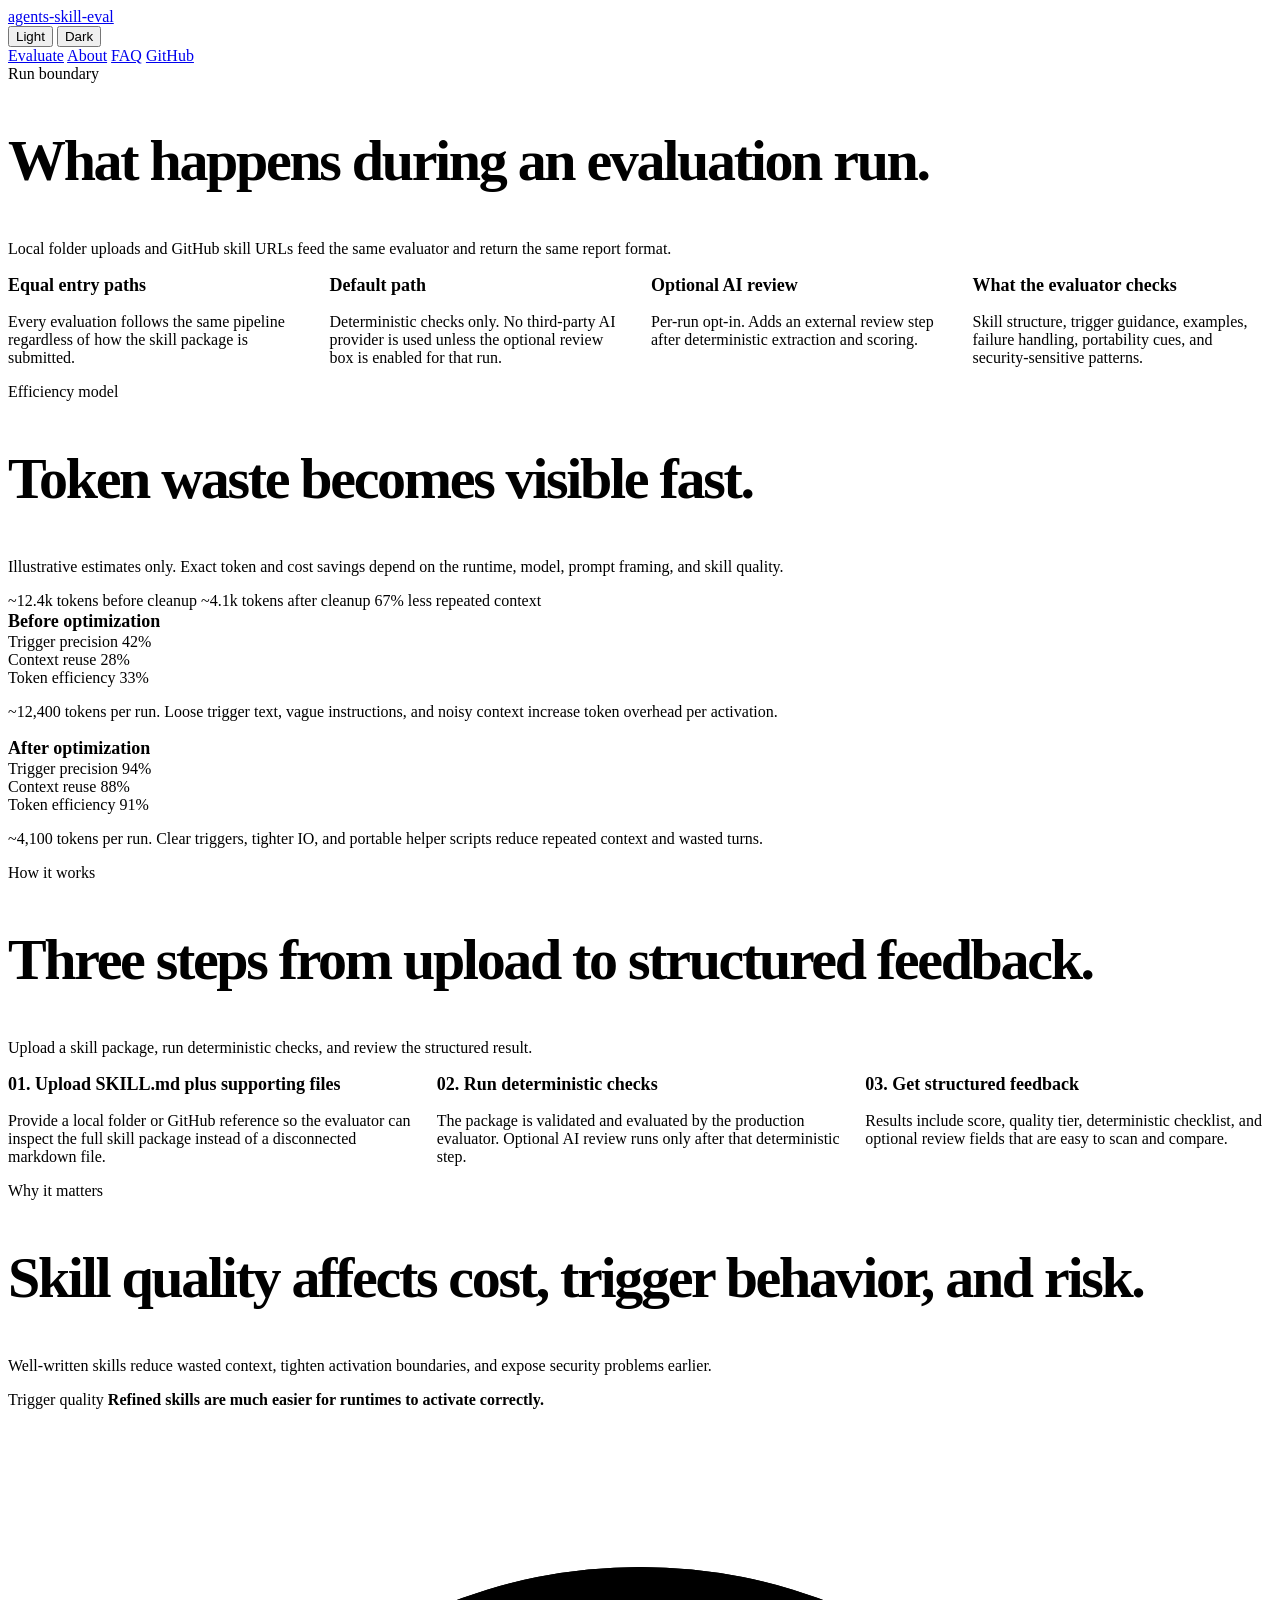
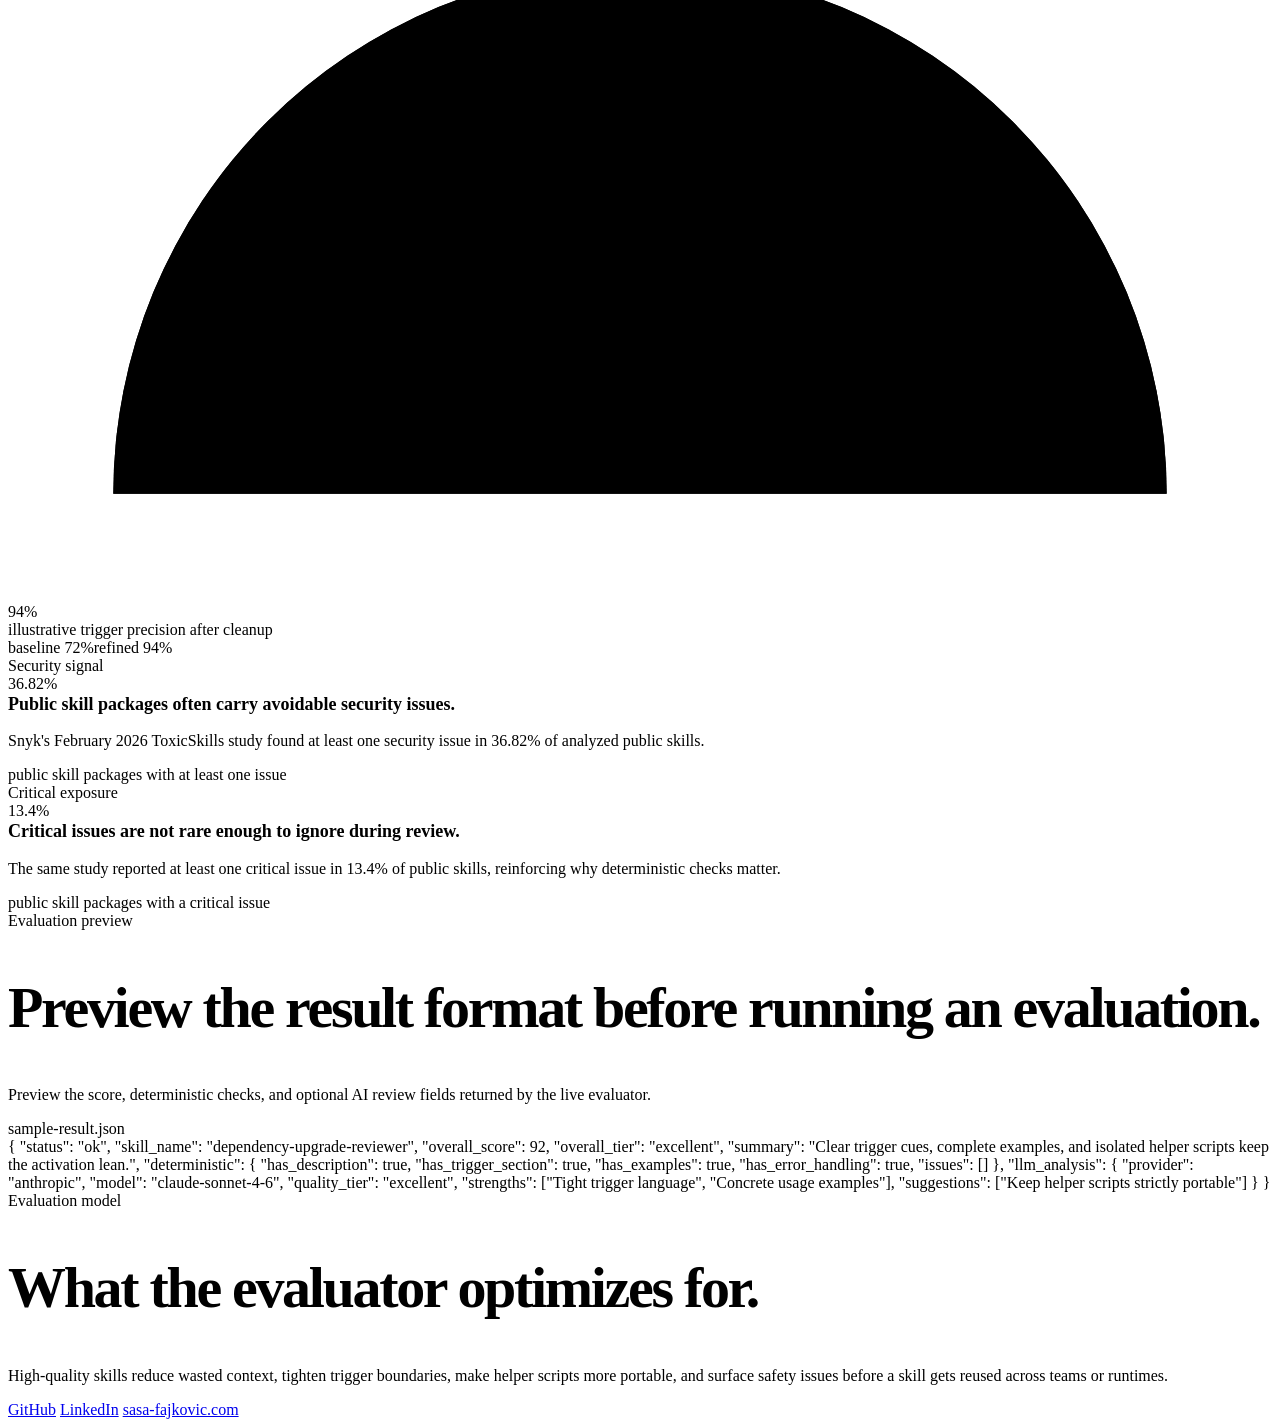
==== commit 49f59e00: "feat: add structured job logging, Docker/skill FAQ sections, and README overhaul - Add local structu" ====
--- a/frontend/about.html
+++ b/frontend/about.html
@@ -22,149 +22,13 @@
     document.documentElement.classList.add('js');
   </script>
   <style>
-    :root {
-      color-scheme: dark;
-      --bg: #05080c;
-      --panel: rgba(11, 18, 28, 0.92);
-      --panel-strong: rgba(14, 23, 36, 0.96);
-      --line: rgba(148, 163, 184, 0.14);
-      --line-strong: rgba(148, 163, 184, 0.28);
-      --text: #f8fafc;
-      --muted: #a5b4c7;
-      --subtle: #7b8ca4;
-      --brand: #ef4444;
-      --good: #22c55e;
-      --poor: #f97316;
-      --radius: 24px;
-      --radius-sm: 18px;
-      --shadow: 0 24px 80px rgba(2, 6, 23, 0.45);
-      --mono: "SFMono-Regular", Menlo, Monaco, Consolas, "Liberation Mono", monospace;
-      --sans: Inter, system-ui, -apple-system, BlinkMacSystemFont, "Segoe UI", sans-serif;
-    }
-
-    * { box-sizing: border-box; }
-
-    body {
-      margin: 0;
-      min-height: 100vh;
-      background:
-        radial-gradient(circle at top left, rgba(37, 99, 235, 0.12), transparent 24%),
-        radial-gradient(circle at top right, rgba(16, 185, 129, 0.08), transparent 18%),
-        linear-gradient(180deg, #05080c, #071018 40%, #04070b 100%);
-      color: var(--text);
-      font: 400 16px/1.7 var(--sans);
-    }
-
-    a { color: inherit; }
-
-    .page {
-      display: grid;
-      gap: 40px;
-      padding: 30px 0 64px;
-    }
-
-    .section-head {
-      display: grid;
-      gap: 14px;
-      margin-bottom: 22px;
-      max-width: 72ch;
-    }
+    /* About-specific styles — base, cards, layout, and theme from shared.css */
 
     .section-head h2,
     .callout h2 {
-      margin: 0;
       font-size: clamp(36px, 5vw, 58px);
       line-height: 1.04;
       letter-spacing: -0.04em;
-    }
-
-    .section-head p,
-    .panel p,
-    .callout p,
-    .chart-group p,
-    .terminal-body {
-      margin: 0;
-      color: var(--muted);
-    }
-
-    .section-label,
-    .eyebrow,
-    .mini-label,
-    .metric-name,
-    .gauge-note,
-    .stat-caption {
-      font-family: var(--mono);
-      letter-spacing: 0.12em;
-      text-transform: uppercase;
-    }
-
-    .section-label,
-    .eyebrow {
-      display: inline-flex;
-      align-items: center;
-      gap: 10px;
-      width: fit-content;
-      color: var(--subtle);
-      font-size: 12px;
-      font-weight: 600;
-    }
-
-    .section-label::before,
-    .eyebrow::before {
-      content: "";
-      width: 8px;
-      height: 8px;
-      border-radius: 999px;
-      background: linear-gradient(135deg, var(--brand), var(--good));
-      box-shadow: 0 0 14px rgba(56, 189, 248, 0.5);
-    }
-
-    .grid,
-    .how-grid,
-    .chart-compare,
-    .impact-grid {
-      display: grid;
-      gap: 22px;
-    }
-
-    .grid,
-    .how-grid {
-      grid-template-columns: repeat(auto-fit, minmax(250px, 1fr));
-    }
-
-    .impact-grid {
-      grid-template-columns: minmax(0, 1.35fr) repeat(2, minmax(260px, 1fr));
-      align-items: stretch;
-    }
-
-    .panel,
-    .callout,
-    .terminal,
-    .chart-card,
-    .impact-card {
-      border: 1px solid var(--line);
-      border-radius: var(--radius);
-      background: var(--panel);
-      box-shadow: var(--shadow);
-    }
-
-    .panel,
-    .impact-card,
-    .chart-card {
-      padding: 24px;
-    }
-
-    .callout {
-      padding: 34px;
-      display: grid;
-      gap: 16px;
-    }
-
-    .panel,
-    .impact-card,
-    .chart-card {
-      display: grid;
-      gap: 14px;
     }
 
     .panel strong,
@@ -174,328 +38,11 @@
       line-height: 1.3;
     }
 
-    .chart-card {
-      gap: 18px;
-    }
-
-    .stat-strip {
-      display: flex;
-      flex-wrap: wrap;
-      gap: 10px;
-    }
-
-    .stat-token {
-      display: inline-flex;
-      align-items: center;
-      gap: 8px;
-      padding: 8px 10px;
-      border-radius: 999px;
-      border: 1px solid var(--line);
-      background: rgba(15, 23, 34, 0.7);
-      color: var(--muted);
-      font-family: var(--mono);
-      font-size: 12px;
-    }
-
-    .chart-compare {
-      grid-template-columns: repeat(2, minmax(0, 1fr));
-    }
-
-    .chart-group {
-      padding: 18px;
-      border-radius: var(--radius-sm);
-      border: 1px solid var(--line);
-      background: rgba(15, 23, 34, 0.72);
+    .grid,
+    .how-grid {
       display: grid;
-      gap: 16px;
-    }
-
-    .chart-group.poor {
-      border-color: rgba(249, 115, 22, 0.24);
-    }
-
-    .chart-group.good {
-      border-color: rgba(34, 197, 94, 0.24);
-    }
-
-    .chart-metrics {
-      display: grid;
-      gap: 16px;
-    }
-
-    .metric-row {
-      display: grid;
-      gap: 9px;
-    }
-
-    .metric-meta {
-      display: flex;
-      align-items: baseline;
-      justify-content: space-between;
-      gap: 12px;
-    }
-
-    .metric-name,
-    .gauge-note,
-    .stat-caption {
-      color: var(--subtle);
-      font-size: 12px;
-    }
-
-    .metric-value,
-    .stat-number,
-    .gauge-value {
-      font-family: var(--mono);
-      color: var(--text);
-      letter-spacing: -0.04em;
-    }
-
-    .metric-value {
-      font-size: 18px;
-      font-weight: 700;
-      white-space: nowrap;
-    }
-
-    .metric-track {
-      position: relative;
-      height: 10px;
-      border-radius: 999px;
-      border: 1px solid var(--line);
-      background: rgba(6, 10, 16, 0.78);
-      overflow: hidden;
-    }
-
-    .metric-fill {
-      height: 100%;
-      width: var(--fill-width, 50%);
-      border-radius: inherit;
-      transition: width 800ms cubic-bezier(.2, .9, .2, 1);
-    }
-
-    .metric-fill.poor {
-      background: var(--poor);
-    }
-
-    .metric-fill.good {
-      background: var(--good);
-    }
-
-    .js .chart-card:not(.is-visible) .metric-fill {
-      width: 0;
-    }
-
-    .gauge-card {
-      gap: 18px;
-    }
-
-    .gauge-shell {
-      display: grid;
-      gap: 16px;
-    }
-
-    .gauge-frame {
-      position: relative;
-      padding: 10px 8px 0;
-    }
-
-    .gauge-svg {
-      display: block;
-      width: 100%;
-      height: auto;
-      overflow: visible;
-    }
-
-    .gauge-track {
-      fill: none;
-      stroke: rgba(148, 163, 184, 0.14);
-      stroke-width: 18;
-      stroke-linecap: round;
-    }
-
-    .gauge-progress {
-      fill: none;
-      stroke: url(#gaugeGradient);
-      stroke-width: 18;
-      stroke-linecap: round;
-      stroke-dasharray: 314.159;
-      stroke-dashoffset: var(--gauge-offset, 115.92);
-      transition: stroke-dashoffset 1100ms cubic-bezier(.2, .9, .2, 1);
-    }
-
-    .js .gauge-card:not(.is-visible) .gauge-progress {
-      stroke-dashoffset: 314.159;
-    }
-
-    .gauge-value-wrap {
-      position: absolute;
-      left: 0;
-      right: 0;
-      bottom: 14px;
-      display: grid;
-      justify-items: center;
-      gap: 4px;
-      text-align: center;
-    }
-
-    .gauge-value {
-      font-size: 38px;
-      line-height: 1;
-    }
-
-    .gauge-range {
-      display: flex;
-      justify-content: space-between;
-      gap: 12px;
-      font-family: var(--mono);
-      font-size: 12px;
-      color: var(--subtle);
-    }
-
-    .stat-number {
-      font-size: clamp(34px, 5vw, 54px);
-      line-height: 0.92;
-    }
-
-    .stat-number.warning {
-      color: #fdba74;
-    }
-
-    .stat-number.critical {
-      color: #fb923c;
-    }
-
-    .terminal {
-      overflow: hidden;
-      background: rgba(6, 9, 14, 0.9);
-    }
-
-    .terminal-bar {
-      display: flex;
-      align-items: center;
-      justify-content: space-between;
-      gap: 12px;
-      padding: 14px 18px;
-      border-bottom: 1px solid var(--line);
-      color: var(--muted);
-      font: 600 12px/1 var(--mono);
-      letter-spacing: 0.14em;
-      text-transform: uppercase;
-    }
-
-    .terminal-dots {
-      display: inline-flex;
-      gap: 8px;
-    }
-
-    .terminal-dots span {
-      width: 8px;
-      height: 8px;
-      border-radius: 999px;
-      background: rgba(148, 163, 184, 0.36);
-    }
-
-    .terminal-body {
-      padding: 20px;
-      font: 400 12px/1.8 var(--mono);
-      white-space: pre-wrap;
-      word-break: break-word;
-    }
-
-    .js [data-observe] {
-      opacity: 0;
-      transform: translateY(18px);
-      transition: opacity 540ms ease, transform 540ms ease;
-    }
-
-    .js [data-observe].is-visible {
-      opacity: 1;
-      transform: translateY(0);
-    }
-
-    html[data-theme="light"] {
-      color-scheme: light;
-      --bg: #f3f4f6;
-      --panel: #ffffff;
-      --panel-strong: #ffffff;
-      --line: rgba(15, 23, 42, 0.16);
-      --line-strong: rgba(15, 23, 42, 0.28);
-      --text: #111827;
-      --muted: #334155;
-      --subtle: #475569;
-      --brand: #dc2626;
-      --shadow: none;
-    }
-
-    html[data-theme="light"] body {
-      background:
-        radial-gradient(circle at top left, rgba(239, 68, 68, 0.05), transparent 22%),
-        linear-gradient(180deg, #f3f4f6 0%, #eef2f7 100%);
-    }
-
-    html[data-theme="light"] .panel,
-    html[data-theme="light"] .callout,
-    html[data-theme="light"] .terminal,
-    html[data-theme="light"] .chart-card,
-    html[data-theme="light"] .impact-card,
-    html[data-theme="light"] .chart-group,
-    html[data-theme="light"] .metric-track,
-    html[data-theme="light"] .stat-token {
-      background: #ffffff;
-      box-shadow: none;
-    }
-
-    html[data-theme="light"] .metric-track,
-    html[data-theme="light"] .stat-token {
-      background: #f8fafc;
-    }
-
-    html[data-theme="light"] .terminal {
-      background: #f8fafc;
-    }
-
-    html[data-theme="light"] .terminal-bar {
-      background: #e2e8f0;
-      color: #475569;
-    }
-
-    html[data-theme="light"] .terminal-body {
-      color: #0f172a;
-    }
-
-    html[data-theme="light"] .section-label,
-    html[data-theme="light"] .eyebrow {
-      color: #dc2626;
-    }
-
-    @media (max-width: 1080px) {
-      .impact-grid {
-        grid-template-columns: 1fr;
-      }
-    }
-
-    @media (max-width: 860px) {
-      .chart-compare {
-        grid-template-columns: 1fr;
-      }
-
-      .metric-meta {
-        align-items: flex-start;
-        flex-direction: column;
-      }
-    }
-
-    @media (max-width: 640px) {
-      .page {
-        gap: 28px;
-        padding-bottom: 40px;
-      }
-
-      .panel,
-      .chart-card,
-      .impact-card,
-      .callout {
-        padding: 20px;
-      }
+      gap: 22px;
+      grid-template-columns: repeat(auto-fit, minmax(250px, 1fr));
     }
   </style>
 </head>
@@ -518,7 +65,7 @@
   </header>
 
   <main class="site-shell page">
-    <section>
+    <section class="section">
       <div class="section-head">
         <span class="section-label">Run boundary</span>
         <h2>What happens during an evaluation run.</h2>
@@ -527,7 +74,7 @@
       <div class="grid">
         <article class="panel" data-observe>
           <strong>Equal entry paths</strong>
-          <p>Local folder uploads and GitHub skill URLs feed the same evaluator and return the same report format.</p>
+        <p>Every evaluation follows the same pipeline regardless of how the skill package is submitted.</p>
         </article>
         <article class="panel" data-observe>
           <strong>Default path</strong>
@@ -544,7 +91,7 @@
       </div>
     </section>
 
-    <section>
+    <section class="section">
       <div class="section-head">
         <span class="section-label">Efficiency model</span>
         <h2>Token waste becomes visible fast.</h2>
@@ -582,7 +129,7 @@
                 <div class="metric-track"><div class="metric-fill poor" style="--fill-width:33%"></div></div>
               </div>
             </div>
-            <p>~12,400 tokens per run. Loose trigger text, vague instructions, and noisy context increase token drag per activation.</p>
+            <p>~12,400 tokens per run. Loose trigger text, vague instructions, and noisy context increase token overhead per activation.</p>
           </section>
           <section class="chart-group good">
             <strong>After optimization</strong>
@@ -615,7 +162,7 @@
       </article>
     </section>
 
-    <section>
+    <section class="section">
       <div class="section-head">
         <span class="section-label">How it works</span>
         <h2>Three steps from upload to structured feedback.</h2>
@@ -637,7 +184,7 @@
       </div>
     </section>
 
-    <section>
+    <section class="section">
       <div class="section-head">
         <span class="section-label">Why it matters</span>
         <h2>Skill quality affects cost, trigger behavior, and risk.</h2>
@@ -684,7 +231,7 @@
       </div>
     </section>
 
-    <section>
+    <section class="section">
       <div class="section-head">
         <span class="section-label">Evaluation preview</span>
         <h2>Preview the result format before running an evaluation.</h2>
@@ -732,7 +279,7 @@
       <a href="https://linkedin.com/in/sasa-fajkovic" target="_blank" rel="noreferrer">LinkedIn</a>
       <a href="https://sasa-fajkovic.com/" target="_blank" rel="noreferrer">sasa-fajkovic.com</a>
     </div>
-    <div class="footer-version" id="footer-version">Deployed version: loading</div>
+    <div class="footer-version" id="footer-version"></div>
   </footer>
 
   <script src="/static/shared.js"></script>
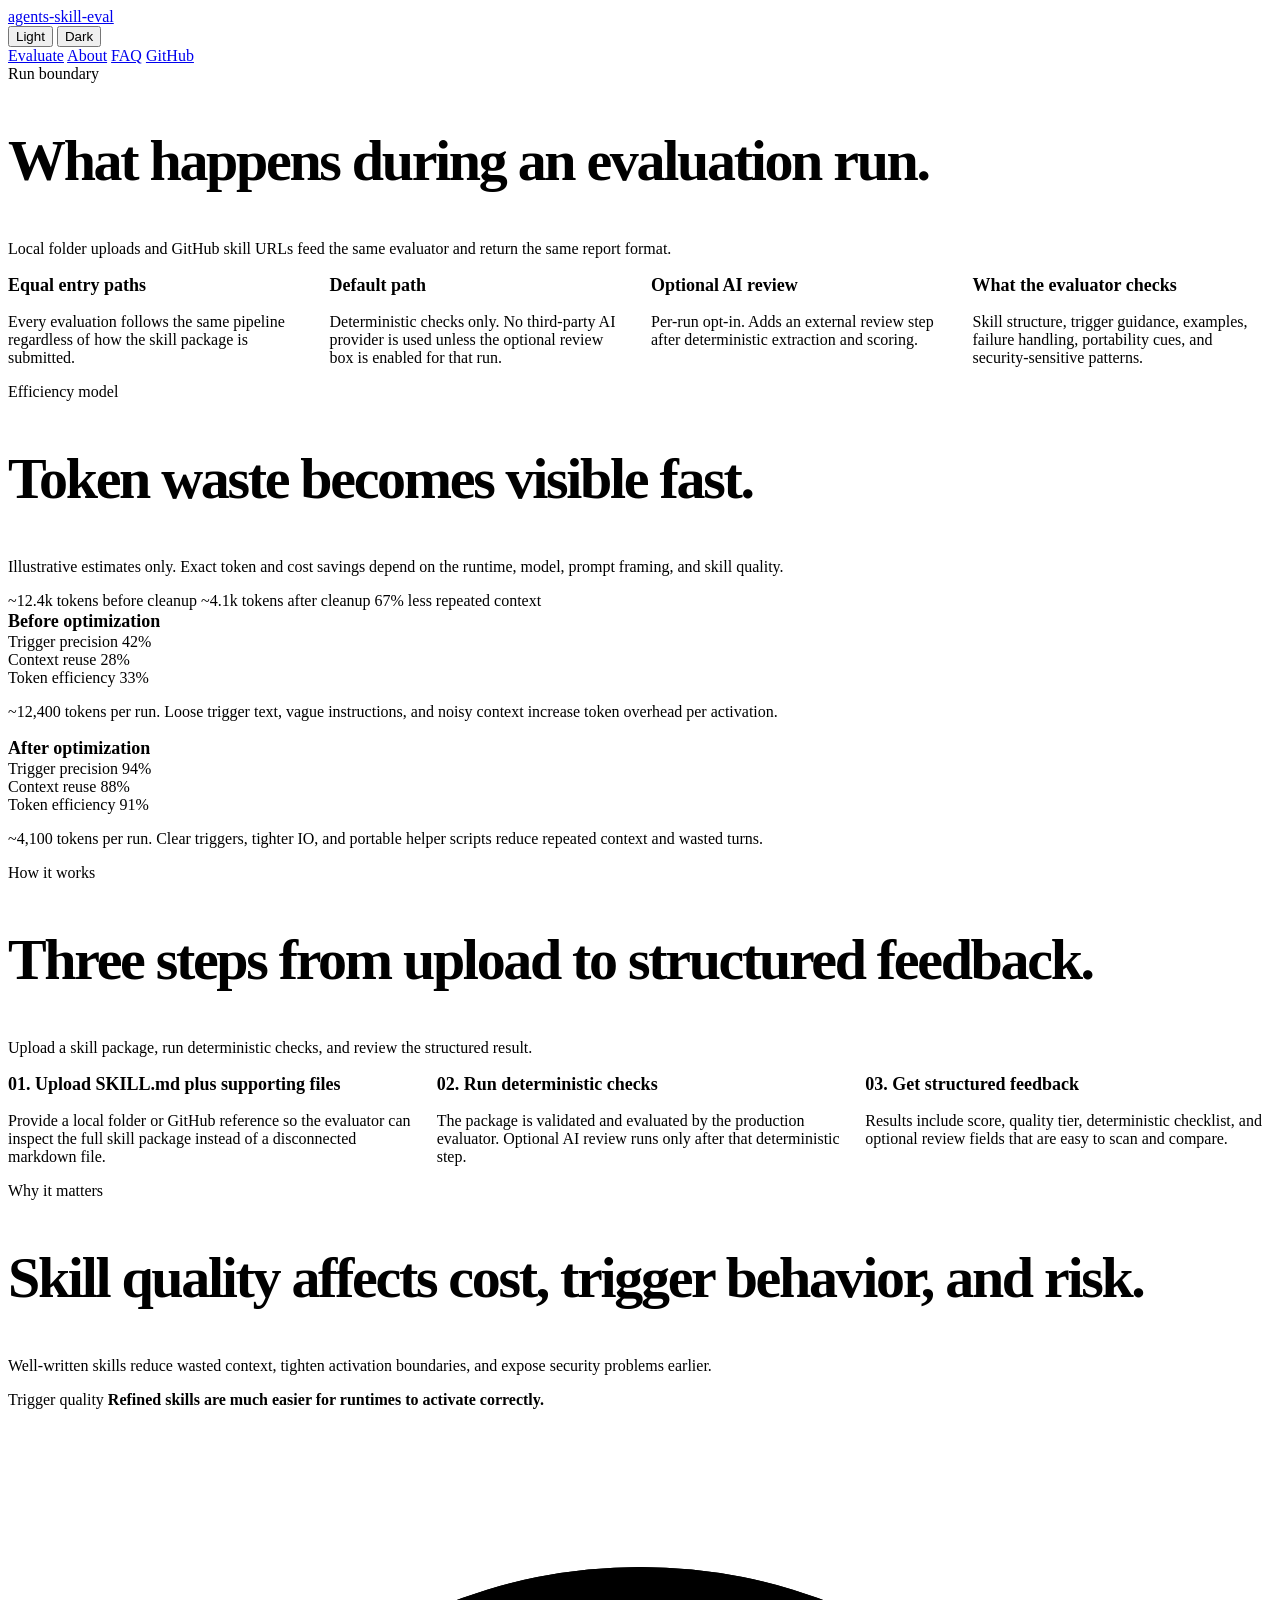
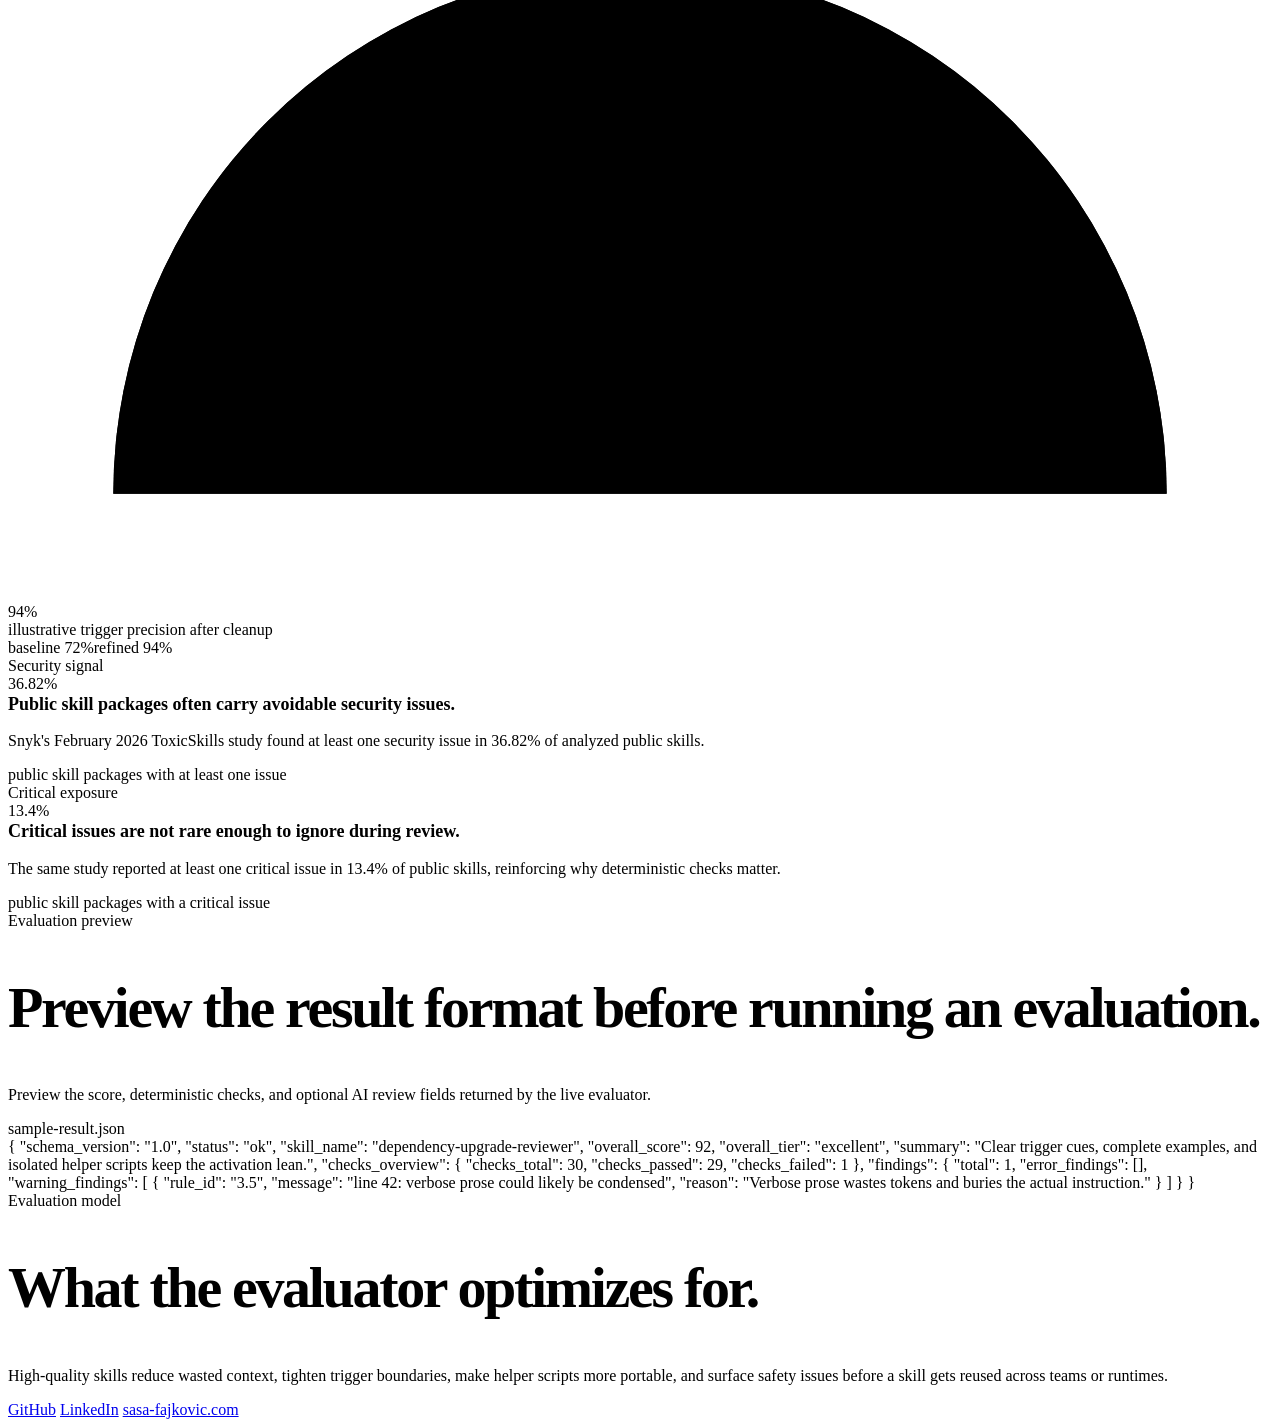
==== commit bffaeb85: "docs: fix stale blend weights, sample JSON, check counts, and severity mappings across HTML pages an" ====
--- a/frontend/about.html
+++ b/frontend/about.html
@@ -243,24 +243,27 @@
           <span class="terminal-dots" aria-hidden="true"><span></span><span></span><span></span></span>
         </div>
         <div class="terminal-body">{
+  "schema_version": "1.0",
   "status": "ok",
   "skill_name": "dependency-upgrade-reviewer",
   "overall_score": 92,
   "overall_tier": "excellent",
   "summary": "Clear trigger cues, complete examples, and isolated helper scripts keep the activation lean.",
-  "deterministic": {
-    "has_description": true,
-    "has_trigger_section": true,
-    "has_examples": true,
-    "has_error_handling": true,
-    "issues": []
+  "checks_overview": {
+    "checks_total": 30,
+    "checks_passed": 29,
+    "checks_failed": 1
   },
-  "llm_analysis": {
-    "provider": "anthropic",
-    "model": "claude-sonnet-4-6",
-    "quality_tier": "excellent",
-    "strengths": ["Tight trigger language", "Concrete usage examples"],
-    "suggestions": ["Keep helper scripts strictly portable"]
+  "findings": {
+    "total": 1,
+    "error_findings": [],
+    "warning_findings": [
+      {
+        "rule_id": "3.5",
+        "message": "line 42: verbose prose could likely be condensed",
+        "reason": "Verbose prose wastes tokens and buries the actual instruction."
+      }
+    ]
   }
 }</div>
       </div>
